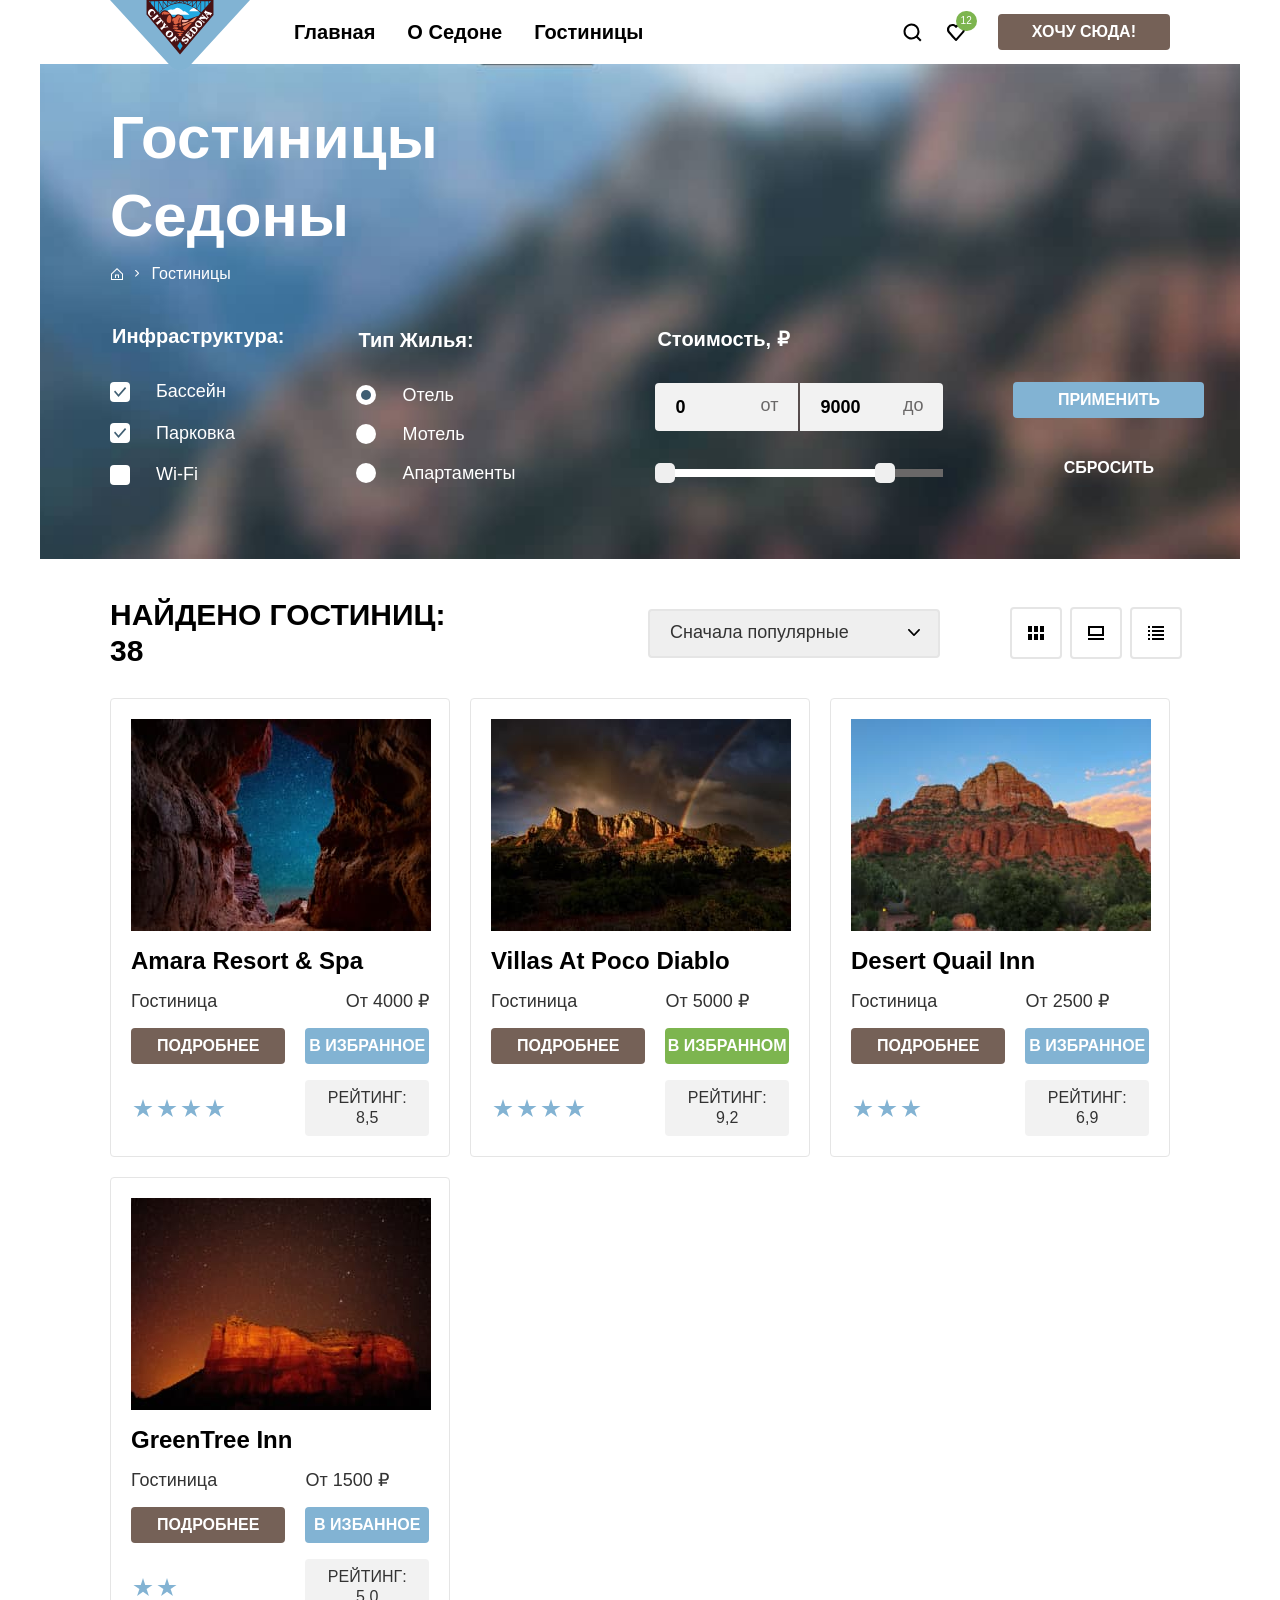
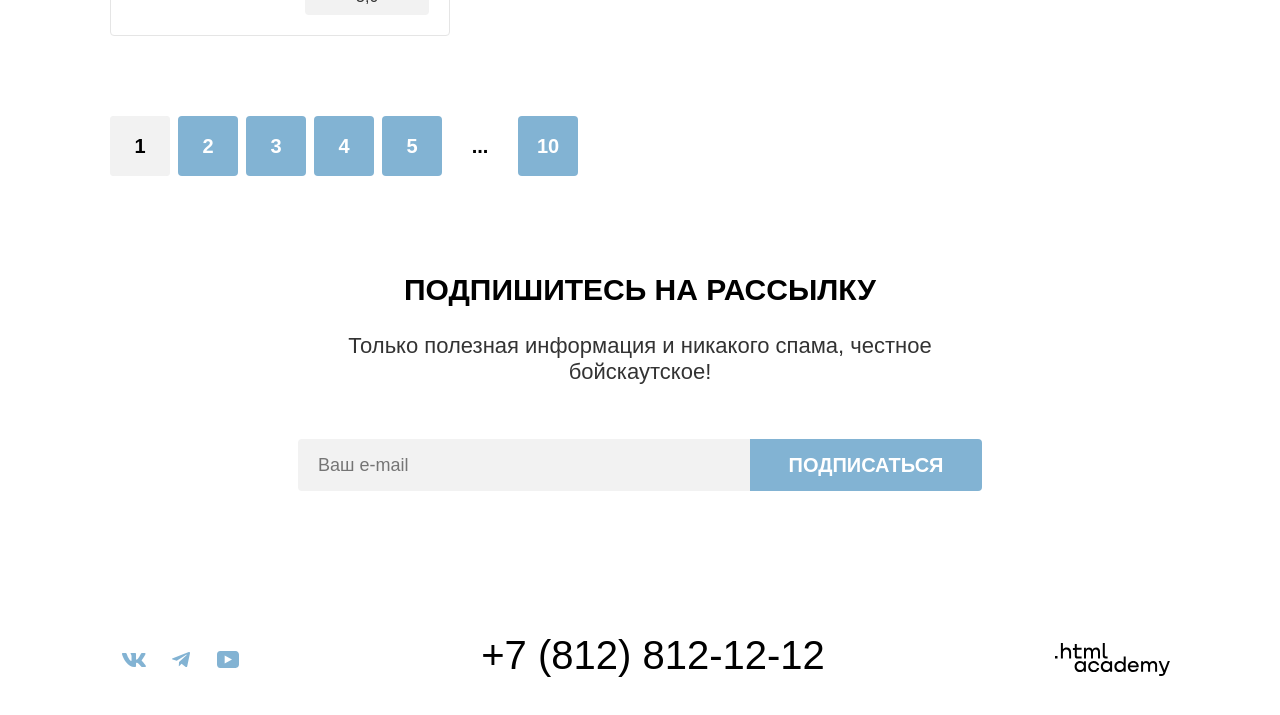
==== catalog.html @ 77f52758 "Merge pull request #1 from Galina094/master" ====
<!doctype html>
<html lang="en">

  <head>
    <meta charset="UTF-8" />
    <meta name="viewport" content="width=device-width, initial-scale=1.0" />
    <link rel="stylesheet" href="styles/styles.css">
    <title>Каталог гостиниц</title>
  </head>

  <body>
    <div class="page-container">
      <header class="page-header">
        <a class="header-logo" href="index.html" aria-current="page">
          <img class="logo" src="images/svg/logo.svg" width="140" height="70" alt="Логотип компании" />
        </a>
        <nav class="navigation">
          <ul class="navigation-list">
            <li class="navigation-item">
              <a class="navigation-link navigation-link-current" href="index.html" aria-current="page">Главная</a>
            </li>
            <li class="navigation-item">
              <a class="navigation-link" href="about-sedona.html">О Седоне</a>
            </li>
            <li class="navigation-item">
              <a class="navigation-link" href="catalog.html">Гостиницы</a>
            </li>
          </ul>
          <ul class="navigation-user">
            <li class="navigation-item">
              <a class="navigation-user-link navigation-user-link-search" href="search.html">
                <span class="visually-hidden">Поиск</span>
              </a>
            </li>
            <li class="navigation-item">
              <a class="navigation-user-link navigation-user-link-favorite-count" href="selected.html">
                <span class="visually-hidden">Отелей в избранном:</span>
                <span class="favorite-count">12</span>
              </a>
            </li>
            <li class="navigation-item-button">
              <a class="button navigation-button-link" href="catalog.html">Хочу сюда!</a>
            </li>
          </ul>
        </nav>
      </header>
      <main class="main-container main-index">
        <header class="inner-header">
          <h1 class="inner-header-title">Гостиницы Седоны</h1>
          <nav aria-label="breadcrumbs">
            <ol class="blreadcrumbs-orderedlist">
              <li class="blreadcrumbs-item blreadcrumbs-item-first">
                <a class="breadcrumb-link" href="index.html"><span class="visually-hidden">Главная</span></a>
              </li>
              <li class="blreadcrumbs-item">
                <a class="breadcrumb-link" href="#" aria-current="page">Гостиницы</a>
              </li>
            </ol>
          </nav>
          <h2 class="visually-hidden">Фильтры по каталогу</h2>
          <form class="catalog-filters" action="https://echo.htmlacademy.ru/" method="get">
            <fieldset class="catalog-filter-group">
              <legend class="catalog-filter-title">Инфраструктура:</legend>
              <ul class="catalog-filter-list">
                <li class="catalog-filter-item">
                  <label class="controll">
                    <input class="controll-input" type="checkbox" name="waterpool" checked />Бассейн
                  </label>
                </li>
                <li class="catalog-filter-item">
                  <label class="controll">
                    <input class="controll-input" type="checkbox" name="parking" checked />Парковка
                  </label>
                </li>
                <li class="catalog-filter-item">
                  <label class="controll">
                    <input class="controll-input" type="checkbox" name="Wi-Fi" />Wi-Fi
                  </label>
                </li>
              </ul>
            </fieldset>
            <fieldset class="catalog-filter-group catalog-filter-group-last">
              <legend class="catalog-filter-title">Тип жилья:</legend>
              <ul class="catalog-filter-list">
                <li class="catalog-filter-item">
                  <label class="controll">
                    <input class="controll-input radio-input" type="radio" name="infrostructure-group" value="hotel"
                      checked />Отель
                  </label>
                </li>
                <li class="catalog-filter-item">
                  <label class="controll">
                    <input class="controll-input radio-input" type="radio" name="infrostructure-group"
                      value="motel" />Мотель
                  </label>
                </li>
                <li class="catalog-filter-item">
                  <label class="controll">
                    <input class="controll-input radio-input" type="radio" name="infrostructure-group"
                      value="apartaments" />Апартаменты
                  </label>
                </li>
              </ul>
            </fieldset>
            <fieldset class="catalog-filter-group filter-price">
              <legend class="catalog-filter-title">Стоимость, &#8381;</legend>
              <div class="filter-price-wrapper">

                <div class="filter-price-wrapper-left">
                  <label for="start-price" class="visually-hidden">Минимальная цена</label>
                  <input class="input-price input-price-left" type="number" id="start-price" name="filter-price" placeholder="от"
                    value="0" />
                  <sapn class="input-suffix">от</sapn>
                </div>

                <div class="filter-price-wrapper-right">
                  <label for="end-price" class="visually-hidden">Максимальная цена</label>
                  <input class="input-price input-price-right" type="number" id="end-price" name="filter-price" value="9000" />
                  <sapn class="input-suffix">до</sapn>
                </div>

                <div class="range-scale">
                  <div class="range-bar" style="left: 0; width: 226px">
                    <button type="button" class="range-toggle toggle-min">
                      <span class="visually-hidden">Изменить минимальную цену</span>
                    </button>
                    <button type="button" class="range-toggle toggle-max">
                      <span class="visually-hidden">Изменить максимальную цену</span>
                    </button>
                  </div>
                </div>

              </div>
            </fieldset>
            <div class="wrapper-inner-header-button">
              <button class="inner-header-button submit-button" type="submit">Применить</button>
              <button class="inner-header-button reset-button " type="reset">Сбросить</button>
            </div>
          </form>
        </header>
        <section class="hotels-showing">
          <h2 class="select-title">Найдено гостиниц: <span class=" hotels-count"> 38 </span></h2>
          <div class="select-wrapper">
            <select class="select-control" aria-label="Сортировка">
              <option value="popular">Сначала популярные</option>
              <option value="chep">Сначала дешевые</option>
              <option value="expensive">Сначала дорогие</option>
            </select>
          </div>
          <ul class="sort-button-list">
            <li class="sort-button-item">
              <a class="sort-button sort-button-cards" href="catalog.html?view=tile">
                <span class="visually-hidden">Показать карточки</span>
              </a>
            </li>
            <li class="sort-button-item">
              <a class="sort-button sort-button-big-labels" href="catalog.html?view=card">
                <span class="visually-hidden">Показать крупные значки</span>
              </a>
            </li>
            <li class="sort-button-item">
              <a class="sort-button sort-button-item-list" href="catalog.html?view=list">
                <span class="visually-hidden">Показать список</span>
              </a>
            </li>
          </ul>
        </section>
        <ul class="hotels-list">
          <li class="hotel-card">
            <a class="hotel-card-link" href="#">
              <img class="hotel-card-image" src="images/hotels/hotel-1.jpg" width="300" height="212"
                alt="Ущелье с видом на звезды">
              <h3 class="hotel-card-title">Amara Resort & Spa</h3>
            </a>
            <span class="hotel-card-type">Гостиница</span>
            <span class="hotel-card-type hotel-card-price">От 4000 &#x20bd;</span>
            <a class="hotel-card-information" href="#">Подробнее</a>
            <button class="hotel-card-information hotel-link-box-blue" type="button">В избранное</button>
            <div class="hotel-stars" data-stars="4" role="img" aria-label="Отель 4 звезды">
              <span class="visually-hidden">4 звезды</span>
            </div>
            <a class="hotel-card-information hotel-link-box-grey" href="#">РЕЙТИНГ: 8,5</a>
          </li>
          <li class="hotel-card">
            <a class="hotel-card-link" href="#">
              <img class="hotel-card-image" src="images/hotels/hotel-2.jpg" width="300" height="212"
                alt="Горный пейзаж с радугой на фоне дождевых туч">
              <h3 class="hotel-card-title">Villas at Poco Diablo</h3>
            </a>
            <span class="hotel-card-type advantages-description">Гостиница</span>
            <span class="hotel-card-type advantages-description">От 5000 &#x20bd;</span>
            <a class="hotel-card-information" href="#">Подробнее</a>
            <button class="hotel-card-information hotel-link-box-green" type="button">В избранном</button>
            <div class="hotel-stars" data-stars="4" role="img" aria-label="Отель 4 звезды">
              <span class="visually-hidden">4 звезды</span>
            </div>
            <a class="hotel-card-information hotel-link-box-grey" href="#">РЕЙТИНГ: 9,2</a>
          </li>
          <li class="hotel-card">
            <a class="hotel-card-link" href="#">
              <img class="hotel-card-image" src="images/hotels/hotel-3.jpg" width="300" height="212"
                alt="Горный пейзаж днем">
              <h3 class="hotel-card-title">Desert Quail Inn</h3>
            </a>
            <span class="hotel-card-type advantages-description">Гостиница</span>
            <span class="hotel-card-type advantages-description">От 2500 &#x20bd;</span>
            <a class="hotel-card-information" href="#">Подробнее</a>
            <button class="hotel-card-information hotel-link-box-blue" type="button">В избранное</button>
            <div class="hotel-stars" data-stars="3" role="img" aria-label="Отель 3 звезды">
              <span class="visually-hidden">3 звезды</span>
            </div>
            <a class="hotel-card-information hotel-link-box-grey" href="#">РЕЙТИНГ: 6,9</a>
          </li>
          <li class="hotel-card">
            <a class="hotel-card-link" href="#">
              <img class="hotel-card-image" src="images/hotels/hotel-4.jpg" width="300" height="212"
                alt="Горы на фоне звездного ночного неба">
              <h3 class="hotel-card-title">GreenTree Inn</h3>
            </a>
            <span class="hotel-card-type advantages-description">Гостиница</span>
            <span class="hotel-card-type advantages-description">От 1500 &#x20bd;</span>
            <a class="hotel-card-information" href="#">Подробнее</a>
            <button class="hotel-card-information hotel-link-box-blue" type="button">В избанное</button>
            <div class="hotel-stars" data-stars="2" role="img" aria-label="Отель 2 звезды">
              <span class="visually-hidden">2 звезды</span>
            </div>
            <a class="hotel-card-information hotel-link-box-grey" href="#">РЕЙТИНГ: 5,0</a>
          </li>
        </ul>
        <ul class="pagination-list">
          <li class="pagination-item pagination-current">
            <a class="pagination-link pagination-current" aria-current="page">1</a>
          </li>
          <li class="pagination-item">
            <a class="pagination-link" href="#">2</a>
          </li>
          <li class="pagination-item">
            <a class="pagination-link" href="#">3</a>
          </li>
          <li class="pagination-item">
            <a class="pagination-link" href="#">4</a>
          </li>
          <li class="pagination-item">
            <a class="pagination-link" href="#">5</a>
          </li>
          <li class="pagination-item">
            <span class="pagination-link">...</span>
          </li>
          <li class="pagination-item">
            <a class="pagination-link" href="#">10</a>
          </li>
        </ul>
        <section class="subscription subscription-inner">
          <h2 class="lead">Подпишитесь на рассылку</h2>
          <p class="excerpt">
            Только полезная информация и никакого спама, честное бойскаутское!
          </p>
          <form class="subscription-form" action="https://echo.htmlacademy.ru/" method="post">
            <label for="email" class="visually-hidden">Введите ваш e-mail</label>
            <input class="subscription-placeholder" type="email" id="email" name="email" placeholder="Ваш e-mail"
              required />
            <button class="button-subscription title-button" type="submit">Подписаться</button>
          </form>
        </section>
      </main>
      <footer class="page-footer">
        <section class="footer-social">
          <h2 class="visually-hidden">Социальные сети</h2>
          <ul class="social-list">
            <li class="social-item">
              <a class="social-link social-link-vk" href="https://vk.com/htmlacademy">
                <span class="visually-hidden">Вконтакте</span>
              </a>
            </li>
            <li class="social-item">
              <a class="social-link social-link-telegram" href="https://t.me/htmlacademy">
                <span class="visually-hidden">Телеграм</span>
              </a>
            </li>
            <li class="social-item">
              <a class="social-link social-link-youtube" href="https://www.youtube.com/user/htmlacademyru">
                <span class="visually-hidden">Ютуб</span>
              </a>
            </li>
          </ul>
        </section>
        <a class="contacts-phone" href="tel:78128121212">
          <span class="visually-hidden">Номер телефона тур оператора в городке Седона</span>
          +7 (812) 812-12-12
        </a>
        <a class="htmlacademy-link" href="https://htmlacademy.ru/intensive/htmlcss">
          <span class="visually-hidden">Логотип разработчика сайта</span>
        </a>
      </footer>
    </div>
  </body>

</html>
---- styles/styles.css ----
@font-face {
  font-family: "PT Sans";
  font-style: normal;
  font-weight: 400;
  src: url("../fonts/ptsans-400.woff2") format("woff2");
  font-display: swap;
}

@font-face {
  font-family: "PT Sans";
  font-style: normal;
  font-weight: 700;
  src: url("../fonts/ptsans-700.woff2") format("woff2");
  font-display: swap;
}

:root {
  --texts-second: #333333;
  --texts-error: #ff5757;
  --texts-hover: #756157;
  --texts-active: rgba(117, 97, 87, 0.3);
  --texts-texts-basic: #000000;
  --texts-background-deafault: #ffffff;
  --texts-background-small: rgba(255, 255, 255, 0.3);
  --texts-background-hover: rgba(255, 255, 255, 0.6);
  --texts-background-active: rgba(255, 255, 255, 0.3);
  --buttons-basic: #756157;
  --buttons-second: #82b3d3;
  --buttons-select: #7db54f;
  --buttons-disabled: #e5e5e5;
  --buttons-brown-hover: #615048;
  --buttons-blue-hover: #68a2ca;
  --buttons-green-hover: #6c9e42;
  --background-basic-1: #ffffff;
  --background-basic-2: rgba(0, 0, 0, 0.3);
  --background-basic-3: #82b3d3;
  --background-basic-4: #05291c;
  --background-second-1: rgba(131, 179, 211, 0.12);
  --background-second-2: rgba(131, 179, 211, 0.2);
  --icons-basic: #000000;
  --icons-second: #83b3d3;
  --icons-text: #7db54f;
  --icons-hover: #756157;
  --icons-active: rgba(117, 97, 87, 0.3);
  --icons-second-hover: #68a2ca;
  --icons-second-active: rgba(104, 162, 202, 0.3);
  --forms-inputs: #3f5e72;
  --forms-elements-1: #e5e5e5;
  --forms-elements-2: #f2f2f2;
}

html {
  height: 100%;
}

body {
  margin: 0;
  height: 100%;
  font-family: "PT Sans", sans-serif;
  font-size: 18px;
  line-height: 20px;
  font-weight: 400;
  color: var(--texts-texts-basic);
  background-color: var(--background-basic-1);
}

.page-container {
  margin: 0 auto;
  width: 1200px;
  display: flex;
  flex-direction: column;
  height: 100%;
}

.main-container {
  flex-grow: 1;
}

.visually-hidden {
  position: absolute;
  width: 1px;
  height: 1px;
  margin: -1px;
  padding: 0;
  border: 0;
  clip: rect(0 0 0 0);
  overflow: hidden;
}

.page-header {
  display: flex;
  padding: 0 70px;
}

.header-logo {
  max-width: 140px;
  height: 70px;
  position: relative;
  margin-bottom: -6px;
  margin-right: 28px;
}

.logo {
  display: block;
  transition: transform 0.2s ease;
}

.header-logo:hover .logo,
.header-logo:focus-visible .logo {
  transform: scale(1.1);
}

.header-logo:focus-visible {
  outline: none;
}

.button {
  background-color: var(--texts-hover);
  color: var(--texts-background-deafault);
  border: none;
  border-radius: 4px;
  min-width: 376px;
  min-height: 52px;
  font-family: var(--font-family);
  font-weight: 700;
  font-size: 20px;
  line-height: 36px;
  text-transform: uppercase;
  overflow-wrap: break-word;
  transition: transform 0.2s ease,
    background 0.2s ease,
    opacity 0.2s ease;
}

.navigation {
  display: flex;
  font-weight: 700;
  width: 100%;
}

.navigation-list {
  margin: 0;
  padding: 0;
  width: 460px;
  display: flex;
  flex-wrap: wrap;
  align-items: center;
  font-size: 20px;
  line-height: 22px;
  text-transform: capitalize;
  list-style-type: none;
}

.navigation-user {
  margin: 0;
  padding: 0;
  width: 460px;
  display: flex;
  flex-wrap: wrap;
  align-items: center;
  max-width: 310px;
  margin-left: auto;
  justify-content: flex-end;
  list-style-type: none;
}

.navigation-link {
  color: var(--texts-texts-basic);
  text-decoration: none;
  padding: 20px 16px;
  display: block;
  box-sizing: border-box;
  position: relative;
}

.navigation-link::after {
  content: "";
  position: absolute;
  bottom: 1px;
  left: 0;
  background-color: #756257;
  width: 100%;
  height: 2px;
  transform: scaleX(0);
  transform-origin: center;
  transition: transform 0.2s ease;
}

.navigation-link:focus-visible {
  outline: none;
}

.navigation-link:hover::after,
.navigation-link:focus-visible::after {
  transform: scaleX(1);
}

.navigation-user-link {
  box-sizing: border-box;
  min-width: 44px;
  min-height: 64px;
  text-decoration: none;
  padding: 20px 16px;
  display: block;
  position: relative;
  transition: transform 0.2s ease;
}

.navigation-user-link-search {
  background-image: url(../images/svg/search.svg);
  background-repeat: no-repeat;
}

.navigation-user-link-favorite-count {
  background-image: url(../images/svg/heart.svg);
  background-repeat: no-repeat;
  background-position: center;
  position: relative;
  margin-right: 20px;
}

.navigation-user-link:hover,
.navigation-user-link:focus-visible {
  transform: scale(1.2);
  outline: none;
}

.button.navigation-button-link {
  text-decoration: none;
  display: block;
  padding: 8px 34px;
  min-width: 160px;
  max-width: 200px;
  min-height: 36px;
  box-sizing: border-box;
  font-weight: 700;
  font-size: 16px;
  line-height: 20px;
  text-transform: uppercase;
  color: var(--texts-background-deafault);
}

.button:hover:not(:disabled),
.button:focus-visible {
  background: var(--buttons-brown-hover);
  transform: scale(1.1);
  outline: none;
}

.button:active:not(:disabled) {
  background: var(--texts-hover);
  color: var(--texts-background-small);
}

.button:disabled {
  background: var(--buttons-disabled);
}

.favorite-count {
  font-weight: 400;
  font-size: 10px;
  line-height: 10px;
  text-align: center;
  color: var(--texts-background-deafault);
  background: var(--buttons-select);
  border-radius: 100vw;
  min-width: 20px;
  min-height: 20px;
  display: block;
  position: absolute;
  top: 11px;
  right: 1px;
  padding: 5px;
  box-sizing: border-box;
}

.hero {
  display: flex;
  align-items: center;
  justify-content: center;
  flex-wrap: wrap;
  background-image: url("../images/svg/hero-devider.svg"), url("../images/background/hero-background.jpg");
  min-width: 1200px;
  min-height: 485px;
  background-repeat: no-repeat;
  background-size: 100% auto, cover;
  background-position: center bottom;
  background-color: var(--background-basic-4);
}

.hero-image {
  padding-top: 51px;
  padding-bottom: 82px;
}

.main-lead {
  text-align: center;
  padding: 69px 270px;
}

.main-lead-interes {
  padding: 95px 300px;
}

.lead {
  font-weight: 700;
  font-size: 30px;
  line-height: 36px;
  text-transform: uppercase;
  margin: 0;
  min-width: 620px;
  margin-bottom: 25px;
}

.lead-interes {
  margin-bottom: 20px;
}

.excerpt {
  margin: 0;
  font-weight: 400;
  font-size: 22px;
  line-height: 26px;
  color: var(--texts-second);
  margin-bottom: 54px;
}

.excerpt-interes {
  margin-bottom: 54px;
}

.advantages-list {
  list-style-type: none;
  margin: 0;
  padding: 0;
  display: grid;
  grid-template-columns: repeat(3, 1fr);
}

.advantages-title {
  margin: 0;
  margin-bottom: 30px;
  font-weight: 700;
  font-size: 24px;
  line-height: 28px;
  text-transform: uppercase;
}

.advantages-title::after {
  content: "";
  width: 60px;
  border-bottom: 2px solid var(--background-basic-2);
  display: block;
  margin: 30px auto 0;
}

.advantages-title-key::after {
  content: "";
  width: 60px;
  border-bottom: 2px solid var(--texts-background-small);
  display: block;
  margin: 30px auto 0;
}

.advantages-item {
  text-align: center;
  background: var(--background-second-1);
  min-height: 385px;
  display: flex;
  flex-direction: column;
  justify-content: flex-start;
  padding: 112px 85px;
  box-sizing: border-box;
}

.advantages-description {
  margin: 0;
  font-weight: 400;
  font-size: 18px;
  line-height: 21px;
  color: var(--texts-second);
}

.advantages-img {
  display: block;
  width: 66.667%;
  height: auto;
  object-fit: cover;
}

.advantages-item-key {
  color: var(--texts-background-deafault);
  background: var(--buttons-second);
  grid-column: 1 / -1;
  display: flex;
  align-items: stretch;
  flex-direction: row;
  padding: 0;
}

.advantages-item-key-last {
  flex-direction: row-reverse;
}

.advantages-item-key-text {
  width: 33.333%;
  flex-shrink: 0;
  padding: 102px 85px;
  box-sizing: border-box;
}

.advantages-description-key {
  color: var(--texts-background-deafault);
}

.advantages-item-middle-block {
  background: var(--background-second-2);
}

.services-list {
  margin: 0;
  padding: 0;
  list-style-type: none;
  display: grid;
  grid-template-columns: repeat(3, 1fr);
}

.services-item {
  padding: 81px 85px;
}

.services-item:nth-child(even) {
  background: var(--background-basic-1);
}

.services-title {
  margin: 0;
  margin-bottom: 30px;
  font-weight: 700;
  font-size: 24px;
  line-height: 28px;
  text-transform: uppercase;
}

.services-title::before {
  display: block;
  margin: 0 auto 30px;
  transition: transform 0.2s ease;
}

.services-title-residence::before {
  content: url(../images/svg/service-residence.svg);
}

.services-title-food::before {
  content: url(../images/svg/service-food.svg);
}

.services-title-present::before {
  content: url(../images/svg/service-present.svg);
}

.services-title:hover::before {
  transform: scale(1.2);
}

.services-description {
  width: 230px;
  margin: 0 auto;
}

.subscription {
  display: flex;
  justify-content: center;
  flex-direction: column;
  box-sizing: border-box;
  text-align: center;
  padding: 96px 258px 104px;
  background-image: url("../images/background/background-subscription.jpg");
  background-repeat: no-repeat;
  background-size: cover;
  background-position: center;
  background-color: var(--background-basic-4);
  min-height: 415px;
  color: var(--texts-background-deafault);
}

.subscription-excerpt {
  color: var(--texts-background-deafault);
  margin-bottom: 54px;
}

.subscription-form {
  display: flex;
}

.subscription-form input {
  padding-top: 14px;
  padding-bottom: 14px;
  padding-left: 20px;
}

.button-subscription {
  min-width: 232px;
  padding: 0;
  background: var(--buttons-second);
  border-radius: 0 4px 4px 0;
  border: none;
  color: var(--texts-background-deafault);
  font-family: var(--font-family);
  font-weight: 700;
  font-size: 20px;
  line-height: 36px;
  text-align: center;
  text-transform: uppercase;
  transition: transform 0.2s ease,
    opacity 0.2 ease,
    background 0.2s ease;
}

.button-subscription:hover,
.button-subscription:focus-visible {
  background: var(--buttons-blue-hover);
  outline: none;
}

.button-subscription:active {
  color: var(--texts-background-small);
}

.button-subscription:disabled {
  background: var(--buttons-disabled);
}

.subscription-placeholder {
  width: 452px;
  max-height: 52px;
  padding: 0;
  background: var(--forms-elements-2);
  font-family: inherit;
  font-weight: 400;
  font-size: 18px;
  line-height: 24px;
  color: var(--texts-texts-basic);
  border-radius: 4px 0 0 4px;
  border: none;
  outline: none;
}

.page-footer {
  display: flex;
  flex-wrap: wrap;
  justify-content: space-between;
  padding: 40px 70px 30px 70px;
  align-items: center;
  text-align: center;
}

.social-list {
  list-style-type: none;
  display: flex;
  flex-wrap: wrap;
  max-width: 142px;
  padding: 0;
  margin: 0;
  margin-right: 41px;
}

.social-link {
  display: block;
  min-width: 47px;
  height: 47px;
  mask-repeat: no-repeat;
  mask-position: center;
  background-color: var(--icons-second);
  transition: transform 0.2s ease,
    background 0.8s ease;
}

.social-link-vk {
  mask-image: url("../images/svg/social-vk.svg");
}

.social-link-telegram {
  mask-image: url("../images/svg/social-telegram.svg");
}

.social-link-youtube {
  mask-image: url("../images/svg/social-youtube.svg");
}

.social-link:hover,
.social-link:focus-visible {
  transform: scale(1.2);
  background: var(--buttons-blue-hover);
}

.social-link:active {
  background: var(--icons-second-active);
}

.contacts-phone {
  font-weight: 400;
  font-size: 40px;
  line-height: 40px;
  color: var(--texts-texts-basic);
  width: 720px;
  min-height: 50px;
  text-decoration: none;
  transition: transform 0.2s ease,
    color 0.2s ease;
  outline: none;
}

.contacts-phone:hover,
.contacts-phone:focus-visible {
  transform: scale(1.1);
  color: var(--texts-hover);
}

.contacts-phone:active {
  color: var(--texts-active);
}

.htmlacademy-link {
  mask-image: url("../images/svg/logo-htmlacademy.svg");
  mask-repeat: no-repeat;
  display: block;
  min-width: 115px;
  height: 33px;
  margin-left: 41px;
  background: var(--texts-texts-basic);
  transition: transform 0.2s ease,
    background 0.2s ease;
}

.htmlacademy-link:hover,
.htmlacademy-link:focus-visible {
  background: var(--texts-hover);
  transform: scale(1.2);
}

.htmlacademy-link:active {
  background: var(--texts-active);
}

.inner-header {
  background-color: var(--background-basic-4);
  background-image: url("../images/background/background-inner-header.jpg");
  background-repeat: no-repeat;
  background-size: cover;
  background-position: center;
  min-height: 412px;
  margin-bottom: 50px;
  padding: 35px 70px 70px;
  box-sizing: border-box;
}

.inner-header-title {
  margin: 0;
  margin-bottom: 8px;
  width: 495px;
  font-weight: 700;
  font-size: 60px;
  line-height: 78px;
  color: var(--texts-background-deafault);
}

.blreadcrumbs-orderedlist {
  list-style-type: none;
  margin: 0;
  margin-bottom: 40px;
  padding: 0;
  display: flex;
  flex-wrap: wrap;
}

.blreadcrumbs-item {
  display: inline-flex;
  min-width: 13px;
}

.blreadcrumbs-item-first .breadcrumb-link {
  background-image: url("../images/svg/breadcrumb-home.svg");
  background-repeat: no-repeat;
  background-position: center;
  display: inline-block;
  width: 13px;
  height: 21px;
}

.breadcrumb-link {
  text-decoration: none;
  font-weight: 400;
  font-size: 16px;
  line-height: 21px;
  color: var(--texts-background-deafault);
}

.blreadcrumbs-item + .blreadcrumbs-item::before {
  content: "";
  display: inline-block;
  width: 6.5px;
  flex-shrink: 0;
  mask-image: url("../images/svg/arrow.svg");
  mask-repeat: no-repeat;
  mask-position: center;
  mask-size: contain;
  background-color: white;
  transform: rotate(-90deg);
  margin-right: 11px;
  margin-left: 11px;
}

.breadcrumb-link:focus-visible {
  outline: 2px solid currentColor;
  outline-offset: 4px;
}

.catalog-filters {
  display: flex;
  align-items: center;
}

.catalog-filter-list {
  list-style-type: none;
  margin: 0;
  padding: 0;
}

.catalog-filter-title {
  font-weight: 700;
  font-size: 20px;
  line-height: 24px;
  text-transform: capitalize;
  color: var(--texts-background-deafault);
  margin-bottom: 32px;
}

.catalog-filter-item {
  margin-bottom: 16px;
}

.catalog-filter-item:last-child {
  margin-bottom: 0;
}

.catalog-filter-group {
  border: none;
  margin: 0;
  padding: 0;
  margin-right: 70px;
}

.catalog-filter-group-last {
  margin-right: 140px;
}

.filter-price {
  margin-right: 70px;
  min-width: 288px;
}

.wrapper-inner-header-button {
  padding-top: 56px;
}

.inner-header-button {
  display: block;
  font-weight: 700;
  font-size: 16px;
  line-height: 20px;
  text-transform: uppercase;
  color: var(--texts-background-deafault);
  border-radius: 4px;
  width: 191px;
  height: 36px;
  font-family: inherit;
  background: var(--buttons-second);
  border: none;
  transition: transform 0.2s ease,
    opacity 0.2s ease;
}

.reset-button {
  background-color: transparent;
}

.inner-header-button:hover,
.inner-header-button:focus-visible {
  background: var(--buttons-blue-hover);
  transform: scale(1.1);
  outline: none;
}

.reset-button:hover {
  background-color: transparent;
  opacity: 0.6;
}

.reset-button:focus-visible {
  background-color: transparent;
  border: 3px solid var(--icons-second);
  border-radius: 4px;
}

.inner-header-button:active {
  color: var(--texts-background-small);
}

.inner-header-button:disabled {
  background: var(--buttons-disabled);
  cursor: not-allowed;
}

.submit-button {
  margin-bottom: 32px;
}

.hotels-showing {
  display: flex;
  align-items: center;
  height: 49px;
  padding: 0 70px;
  margin-bottom: 40px;
}

.controll {
  font-weight: 400;
  font-size: 18px;
  line-height: 23px;
  color: var(--texts-background-deafault);
  display: inline-flex;
  align-items: center;
  gap: 10px;
  cursor: pointer;
}

.controll-input {
  appearance: none;
  position: relative;
  width: 20px;
  height: 20px;
  margin: 0;
  flex-shrink: 0;
  border-radius: 4px;
  background-color: var(--texts-background-deafault);
  margin-right: 16px;
  cursor: pointer;
  transition: background-color 0.2s ease;
}

.radio-input {
  appearance: none;
  display: grid;
  place-items: center;
  border-radius: 50%;
  cursor: pointer;
}

.controll-input::after {
  content: "";
  position: absolute;
  inset: 0;
  background-color: var(--forms-inputs);
  mask: url("../images/svg/check.svg") no-repeat center;
  opacity: 0;
  transition: opacity 0.2s ease;
}

.radio-input::after {
  content: "";
  position: static;
  inset: auto;
  width: 10px;
  height: 10px;
  mask: none;
  border-radius: 50%;
  background-color: var(--forms-inputs);
  transform: scale(0);
  transition: transform 0.2s ease;
}

.controll-input:checked::after {
  opacity: 1;
}

.radio-input:checked::after {
  transform: scale(1);
}

.controll-input:hover,
.controll:hover {
  opacity: 0.6;
}

.controll:focus-visible,
.controll-input:focus-visible {
  outline: 3px solid var(--icons-second);
  outline-offset: 0;
}

.controll:active,
.controll-input:active {
  opacity: 0.3;
}

.filter-price-wrapper {
  position: relative;
  display: flex;
  flex-wrap: wrap;
  gap: 2px;
}

.filter-price-wrapper-right {
  position: relative;
  margin-bottom: 36px;
}

.filter-price-wrapper-left {
  position: relative;
  margin-bottom: 36px;
}

.input-price {
  box-sizing: border-box;
  max-width: 143px;
  height: 48px;
  font-family: var(--font-family);
  font-weight: 700;
  font-size: 18px;
  line-height: 133%;
  color: var(--texts-texts-basic);
  padding-left: 20px;
  padding-top: 12px;
  padding-bottom: 12px;
  border: none;
  background: var(--forms-elements-2);
}

.input-price-left {
  border-radius: 4px 0 0 4px;
}

.input-price-right {
  border-radius: 0 4px 4px 0;
}

.input-price:focus-visible {
  outline: 3px solid var(--icons-second);
  outline-offset: 0;
}

.input-suffix {
  position: absolute;
  right: 20px;
  bottom: 12px;
  top: 12px;
  color: #6a6868;
}

.range-scale {
  position: relative;
  border: 4px solid #6a6868;
  margin-bottom: 8px;
  width: 287px;
  height: 0;
}

.range-bar {
  position: absolute;
  border: 4px solid var(--texts-background-deafault);
  height: 0;
  bottom: -4px;
}

.range-toggle {
  position: absolute;
  border-radius: 5px;
  width: 20px;
  height: 20px;
  cursor: pointer;
  border: none;
}

.toggle-min {
  top: -10px;
  left: -8px;
}

.toggle-max {
  top: -10px;
  right: -6px;
}

.range-toggle:hover {
  background-color: #dbb590;
}

.range-toggle:active,
.range-toggle:focus-visible {
  outline: 3px solid var(--icons-second);
  outline-offset: 0;
}

.select-wrapper {
  position: relative;
}

.select-control {
  border: 2px solid var(--buttons-disabled);
  border-radius: 4px;
  min-width: 292px;
  height: 49px;
  font-family: var(--font-family);
  font-weight: 400;
  font-size: 18px;
  line-height: 117%;
  color: var(--texts-second);
  margin-right: 70px;
  padding: 11px 20px;
  appearance: none;
  outline: none;
  cursor: pointer;
  transition: border 0.3s ease,
    color 0.2s ease;
}

.select-wrapper::after {
  content: "";
  position: absolute;
  right: 90px;
  top: 50%;
  width: 12px;
  height: 12px;
  mask-image: url("../images/svg/arrow.svg");
  mask-repeat: no-repeat;
  mask-position: center;
  background: var(--texts-texts-basic);
  transform: translateY(-50%);
  pointer-events: none;
}

.select-control:hover,
.select-control:focus-visible {
  border: 2px solid var(--buttons-blue-hover);
  outline: none;
}

.select-control:disabled {
  border: 2px solid var(--background-basic-2);
  color: var(--background-basic-2);
  background: var(--background-basic-2);
}

.select-title {
  font-weight: 700;
  font-size: 30px;
  line-height: 36px;
  text-transform: uppercase;
  margin: 0;
  min-width: 338px;
  margin-right: 200px;
}

.sort-button-list {
  list-style-type: none;
  display: flex;
  gap: 8px;
  padding: 0;
  margin: 0;
}

.sort-button-item {
  width: 48px;
  height: 48px;
  border: 2px solid var(--buttons-disabled);
  border-radius: 4px;
  transition: border 0.3s ease;
}

.sort-button {
  padding: 14px 12px;
  box-sizing: border-box;
  width: 48px;
  height: 48px;
  display: block;
  background-repeat: no-repeat;
  background-position: center;
}

.sort-button-cards {
  background-image: url(../images/svg/icons-cards.svg);
}

.sort-button-big-labels {
  background-image: url(../images/svg/icons-large.svg);
}

.sort-button-item-list {
  background-image: url(../images/svg/icons-list.svg);
}

.sort-button-item:hover,
.sort-button-item:active {
  border: 2px solid var(--texts-texts-basic)
}

.sort-button-item:focus-visible {
  border: 2px solid var(--buttons-blue-hover);
  outline: none;
}

.hotels-list {
  margin: 0;
  margin-bottom: 80px;
  list-style-type: none;
  padding: 0 70px;
  display: grid;
  grid-template-columns: repeat(3, 340px);
  gap: 20px;
}

.hotel-card {
  border: 1px solid var(--buttons-disabled);
  border-radius: 4px;
  display: grid;
  grid-template-columns: repeat(2, 1fr);
  grid-template-rows: auto 1fr;
  row-gap: 16px;
  column-gap: 20px;
  padding: 20px;
}

.hotel-card-link {
  display: block;
  text-decoration: none;
  grid-column: 1/-1;
}

.hotel-card-link:focus-visible {
  outline: none;
}

.hotel-card-image {
  display: block;
  margin-bottom: 16px;
  object-fit: cover;
  object-position: center;
  transition: transform 0.2s ease;
}

.hotel-card-image:hover {
  transform: scale(1.1);
}

.hotel-card-title {
  font-weight: 700;
  font-size: 24px;
  line-height: 28px;
  color: var(--texts-texts-basic);
  text-transform: capitalize;
  margin: 0;
}

.hotel-card-type {
  color: var(--texts-second);
}

.hotel-card-price {
  margin-left: auto;
}

.hotel-card-information {
  background-color: var(--texts-hover);
  border-radius: 4px;
  border-color: transparent;
  text-decoration: none;
  padding: 8px 26px;
  font-family: var(--font-family);
  font-weight: 700;
  font-size: 16px;
  line-height: 20px;
  text-align: center;
  text-transform: uppercase;
  color: var(--texts-background-deafault);
  overflow-wrap: break-word;
  transition: transform 0.2s ease,
    color 0.2s ease;
}

.hotel-card-type + .hotel-card-information:hover,
.hotel-card-type + .hotel-card-information:focus-visible {
  transform: scale(1.1);
  background: var(--buttons-brown-hover);
  outline: none;
}

.hotel-card-type + .hotel-card-information:active {
  color: var(--texts-background-small);
}

.hotel-card-type + .hotel-card-information:disabled {
  background: var(--buttons-disabled);
}

.hotel-link-box-blue {
  background: var(--buttons-second);
  padding: 0;
  transition: transform 0.2s ease;
}

.hotel-link-box-blue:hover,
.hotel-link-box-blue:focus-visible {
  background: var(--buttons-blue-hover);
  transform: scale(1.1);
  outline: none;
}

.hotel-link-box-blue:active {
  color: var(--texts-background-small);
}

.hotel-link-box-blue:disabled {
  background: var(--buttons-disabled);
}

.hotel-link-box-green {
  background: var(--buttons-select);
  padding: 0;
  transition: transform 0.2s ease;
}

.hotel-link-box-green:hover,
.hotel-link-box-green:focus-visible {
  background: var(--buttons-green-hover);
  transform: scale(1.1);
  outline: none;
}

.hotel-link-box-green:active {
  color: var(--texts-background-small);
}

.hotel-link-box-green:disabled {
  background: var(--buttons-disabled);
}

.hotel-link-box-grey {
  background: var(--forms-elements-2);
  padding: 8px 21px;
  font-weight: 400;
  color: var(--texts-second);
  transition: transform 0.2s ease;
}

.hotel-link-box-grey:hover,
.hotel-link-box-grey:focus-visible {
  transform: scale(1.1);
  outline: none;
}

.hotel-stars {
  --star-size: 18px;
  --star-step: 24px;
  height: var(--star-size);
  mask-image: url("../images/svg/raiting-star.svg");
  mask-repeat: repeat-x;
  mask-size: var(--star-step) var(--star-size);
  background-color: var(--icons-second);
  margin: auto 0;
  transition: background-color 0.2s ease,
    transform 0.2s ease;
}

.hotel-stars[data-stars="1"] {
  width: 18px;
}

.hotel-stars[data-stars="2"] {
  width: 46px;
}

.hotel-stars[data-stars="3"] {
  width: 72px;
}

.hotel-stars[data-stars="4"] {
  width: 96px;
}

.hotel-stars[data-stars="5"] {
  width: 118px;
}

.hotel-stars:hover {
  background-color: #ece80c;
  transform: scale(1.1);
}

.subscription-inner {
  background: var(--texts-background-deafault);
  color: var(--texts-texts-basic);
}

.pagination-list {
  list-style-type: none;
  margin: 0 70px;
  padding: 0;
  display: flex;
  gap: 8px;
}

.pagination-link {
  font-family: var(--font-family);
  font-weight: 700;
  font-size: 20px;
  line-height: 36px;
  text-transform: uppercase;
  color: var(--texts-background-deafault);
  text-decoration: none;
  padding: 12px 10px;
  box-sizing: border-box;
  border-radius: 4px;
  min-width: 60px;
  height: 60px;
  background: var(--buttons-second);
  display: flex;
  align-items: center;
  justify-content: center;
  transition: background 0.2s ease;
}

.pagination-item:not(:first-child) .pagination-link:hover,
.pagination-item:not(:first-child) .pagination-link:focus-visible {
  background: var(--buttons-blue-hover);
  outline: none;
}

.pagination-item:not(:first-child) .pagination-link:active {
  color: var(--texts-background-small);
}

.pagination-item:nth-last-child(2) .pagination-link {
  background: var(--background-basic-1);
  color: var(--texts-texts-basic);
}

.pagination-current {
  background: var(--forms-elements-2);
  color: var(--texts-texts-basic);
  border-radius: 4px;
}

.popover {
  width: 717px;
  height: 576;
}

.modal-container {
  position: fixed;
  top: 0;
  left: 0;
  display: flex;
  width: 100%;
  height: 100%;
  background: rgba(242, 242, 242, 0.8);
}

.modal-container-close{
  display: none;
}

.modal {
  position: relative;
  margin: auto;
  border-radius: 30px;
  padding: 64px 70px;
  width: 717px;
  height: 576px;
  box-shadow: 0 25px 50px 0 rgba(0, 0, 0, 0.15);
  background: var(--texts-background-deafault);
  box-sizing: border-box;
}

.modal-close-button {
  position: absolute;
  padding: 0;
  right: 52px;
  top: 64px;
  width: 52px;
  height: 52px;
  border-radius: 100%;
  border: none;
  fill: var(--forms-elements-2);
  background-image: url("../images/svg/close.svg");
  background-repeat: no-repeat;
  background-position: center;
}

.modal-title {
  font-family: var(--font-family);
  font-weight: 700;
  font-size: 30px;
  line-height: 120%;
  text-transform: uppercase;
  color: var(--texts-texts-basic);
  margin: 0;
  margin-bottom: 64px;
}

.modal::backdrop {
  background-color: rgba(242, 242, 242, 0.8);
}

.modal-header {
  display: flex;
  justify-content: space-between;
  align-items: flex-start;
  gap: 15px;
  margin-bottom: 35px;
}

.modal-close {
  display: flex;
  align-items: center;
  justify-content: center;
  flex-shrink: 0;
  width: 36px;
  height: 36px;
  margin-top: -5px;
  padding: 0;
  border: 0;
  border-radius: 50%;
  background-color: #f2f2f2;
  font-size: 25px;
  line-height: 1;
}

.modal-close:hover {
  background-color: #e6e6e6;
}

.modal-close:focus-visible {
  outline: 3px solid #83b3d3;
}

.search-form {
  display: flex;
  flex-direction: column;
  gap: 20px;
}

.form-row {
  display: grid;
  grid-template-columns: 137px minmax(0, 1fr);
  column-gap: 0;
  align-items: start;
}

.form-label {
  font-family: var(--font-family);
  padding: 12px 18px 12px 0;
  font-weight: 700;
  font-size: 20px;
  line-height: 22px;
  text-transform: capitalize;
  color: var(--texts-texts-basic);
}

.date-control {
  position: relative;
}

.date-input {
  width: 440px;
  height: 48px;
  box-sizing: border-box;
  padding: 0 40px 0 14px;
  border: 2px solid transparent;
  border-radius: 4px;
  background-color: #f2f2f2;
  font-family: var(--font-family);
  font-weight: 700;
  font-size: 18px;
  line-height: 24px;
  color: var(--texts-texts-basic);
  margin-bottom: 14px;
}

.date-input:hover {
  background-color: #e6e6e6;
}

.date-input:focus-visible {
  outline: 3px solid #83b3d3;
  outline-offset: 1px;
  background-color: #ffffff;
}

.calendar-icon {
  position: absolute;
  top: 50%;
  right: 12px;
  transform: translateY(-50%);
  color: #a9a9a9;
  pointer-events: none;
}

.form-message {
  margin: 0;
  margin-bottom: 23px;
  padding-left: 14px;
  font-family: var(--font-family);
  font-weight: 400;
  font-size: 16px;
  line-height: 131%;
  color: var(--texts-error);
}

.form-message-error {
  color: #ff5757;
}

.form-message-info {
  color: #333333;
}

.guests {
  display: grid;
  grid-template-columns: 1fr 1fr;
  gap: 30px;
  margin-bottom: 48px;
}

.guests-group {
  display: flex;
  align-items: center;
  justify-content: space-between;
  gap: 8px;
  min-width: 0;
}

.guests-label {
  display: flex;
  align-items: center;
  gap: 6px;
  font-family: var(--font-family);
  font-weight: 700;
  font-size: 20px;
  line-height: 120%;
  text-transform: capitalize;
  color: var(--texts-texts-basic);
}

.counter {
  display: flex;
  align-items: center;
  flex-shrink: 0;
  width: 110px;
  height: 48px;
  border-radius: 4px;
  background-color: #f2f2f2;
  margin-right: 27px;
}

.counter-button {
  width: 42px;
  height: 48px;
  padding: 0;
  border: 0;
  background: transparent;
  color: #b3b3b3;
  font-size: 20px;
}

.counter-button:hover {
  color: #000000;
}

.counter-button:focus-visible {
  outline: 2px solid #83b3d3;
  outline-offset: -2px;
}

.counter-input {
  width: 27px;
  min-width: 0;
  padding: 0;
  border: 0;
  background: transparent;
  appearance: textfield;
  font-family: var(--font-family);
  font-weight: 700;
  font-size: 18px;
  line-height: 20px;
  text-align: center;
  color: var(--texts-texts-basic);
}

.counter-input::-webkit-inner-spin-button,
.counter-input::-webkit-outer-spin-button {
  -webkit-appearance: none;
  margin: 0;
}

.tooltip {
  position: relative;
}

.tooltip-toggle {
  display: flex;
  justify-content: center;
  align-items: center;
  width: 18px;
  height: 18px;
  padding: 0;
  border: 0;
  border-radius: 50%;
  background-color: #83b3d3;
  color: #ffffff;
  font-size: 12px;
  font-weight: 700;
}

.tooltip-toggle:hover,
.tooltip-toggle:focus-visible {
  background-color: #68a2ca;
}

.tooltip-text {
  position: absolute;
  z-index: 2;
  top: calc(100% + 15px);
  left: 50%;
  width: 256px;
  height: 143px;
  padding: 16px 20px;
  border-radius: 10px;
  box-shadow: 0 15px 30px 0 var(--background-basic-2);
  background: var(--texts-second);
  font-family: var(--font-family);
  font-weight: 400;
  font-size: 16px;
  line-height: 125%;
  color: var(--texts-background-deafault);
  transform: translateX(-50%);
  visibility: hidden;
  opacity: 0;
  box-sizing: border-box;
  text-transform: none;
}

.tooltip-text::before {
  content: "";
  position: absolute;
  bottom: 100%;
  left: 50%;
  transform: translateX(-50%);
  border: 8px solid transparent;
  border-bottom-color: #333333;
}

.tooltip:hover .tooltip-text,
.tooltip:focus-within .tooltip-text {
  visibility: visible;
  opacity: 1;
}

.search-button {
  min-width: 100%;
  border-radius: 10px;
  height: 60px;
}

.search-button:hover {
  background-color: #68a2ca;
}

.search-button:focus-visible {
  outline: 3px solid #756257;
  outline-offset: 2px;
}
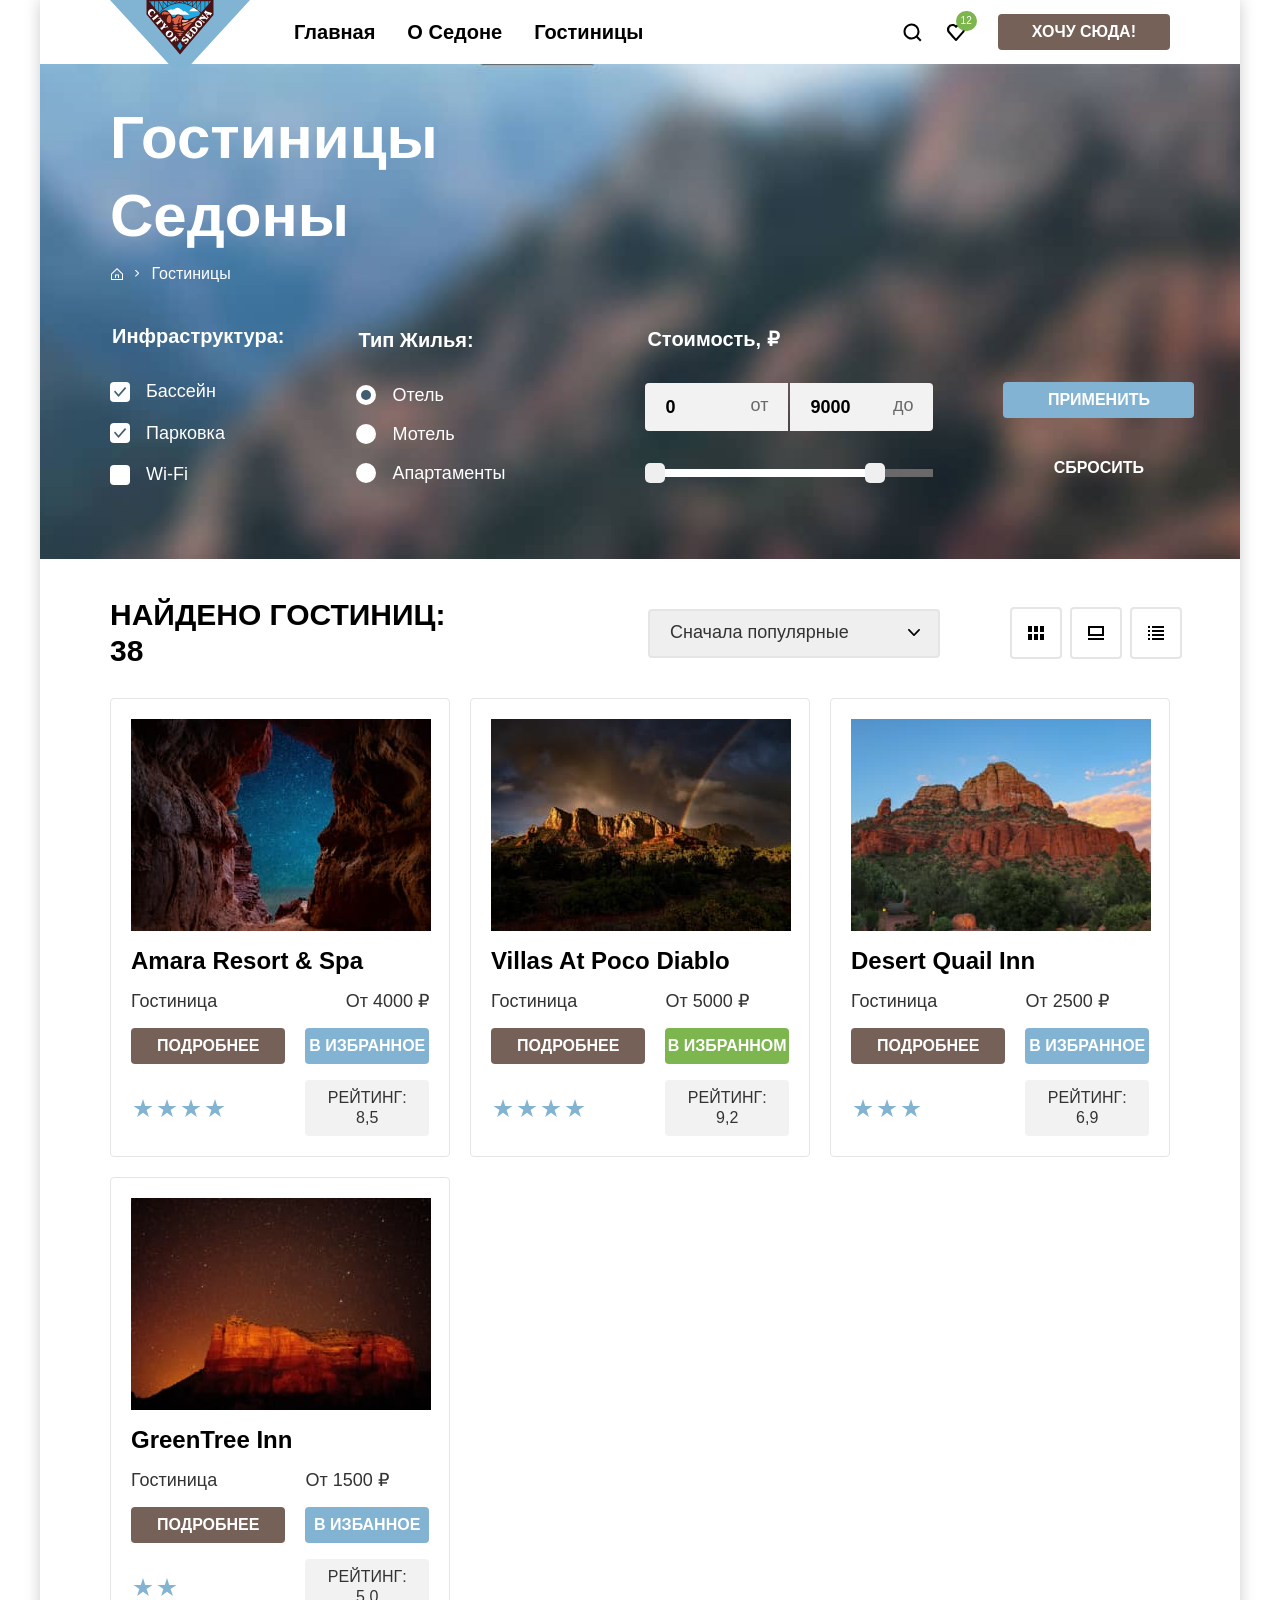
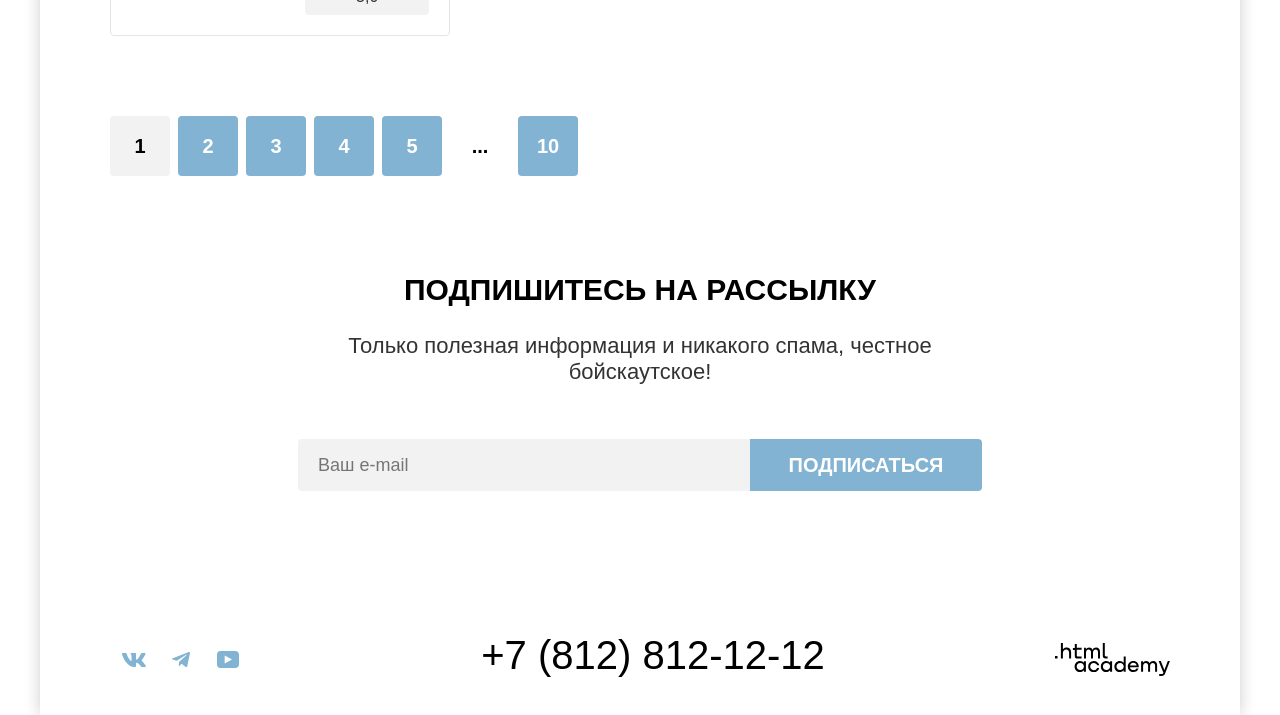
==== commit 44132fe2: "Merge pull request #2 from Galina094/master" ====
--- a/catalog.html
+++ b/catalog.html
@@ -1,9 +1,9 @@
 <!doctype html>
-<html lang="en">
+<html lang="ru">
 
   <head>
     <meta charset="UTF-8" />
-    <meta name="viewport" content="width=device-width, initial-scale=1.0" />
+    <meta name="viewport" content="width=device-width, initial-scale=1.0">
     <link rel="stylesheet" href="styles/styles.css">
     <title>Каталог гостиниц</title>
   </head>
@@ -11,19 +11,19 @@
   <body>
     <div class="page-container">
       <header class="page-header">
-        <a class="header-logo" href="index.html" aria-current="page">
+        <a class="header-logo" href="index.html">
           <img class="logo" src="images/svg/logo.svg" width="140" height="70" alt="Логотип компании" />
         </a>
         <nav class="navigation">
           <ul class="navigation-list">
             <li class="navigation-item">
-              <a class="navigation-link navigation-link-current" href="index.html" aria-current="page">Главная</a>
+              <a class="navigation-link navigation-link-current" href="index.html">Главная</a>
             </li>
             <li class="navigation-item">
               <a class="navigation-link" href="about-sedona.html">О Седоне</a>
             </li>
             <li class="navigation-item">
-              <a class="navigation-link" href="catalog.html">Гостиницы</a>
+              <a class="navigation-link" href="catalog.html" aria-current="page">Гостиницы</a>
             </li>
           </ul>
           <ul class="navigation-user">
@@ -53,7 +53,7 @@
                 <a class="breadcrumb-link" href="index.html"><span class="visually-hidden">Главная</span></a>
               </li>
               <li class="blreadcrumbs-item">
-                <a class="breadcrumb-link" href="#" aria-current="page">Гостиницы</a>
+                <span class="breadcrumb-link" aria-current="page">Гостиницы</span>
               </li>
             </ol>
           </nav>
@@ -108,15 +108,14 @@
 
                 <div class="filter-price-wrapper-left">
                   <label for="start-price" class="visually-hidden">Минимальная цена</label>
-                  <input class="input-price input-price-left" type="number" id="start-price" name="filter-price" placeholder="от"
-                    value="0" />
-                  <sapn class="input-suffix">от</sapn>
+                  <input class="input-price input-price-left" type="number" id="start-price" name="min-price" min="0"  value="0"/>
+                  <span class="input-suffix">от</span>
                 </div>
 
                 <div class="filter-price-wrapper-right">
                   <label for="end-price" class="visually-hidden">Максимальная цена</label>
-                  <input class="input-price input-price-right" type="number" id="end-price" name="filter-price" value="9000" />
-                  <sapn class="input-suffix">до</sapn>
+                  <input class="input-price input-price-right" type="number" id="end-price" name="max-price" min="0" value="9000"/>
+                  <span class="input-suffix">до</span>
                 </div>
 
                 <div class="range-scale">
@@ -176,7 +175,7 @@
             <span class="hotel-card-type hotel-card-price">От 4000 &#x20bd;</span>
             <a class="hotel-card-information" href="#">Подробнее</a>
             <button class="hotel-card-information hotel-link-box-blue" type="button">В избранное</button>
-            <div class="hotel-stars" data-stars="4" role="img" aria-label="Отель 4 звезды">
+            <div class="hotel-stars" data-stars="4" role="img" aria-label="4 звезды">
               <span class="visually-hidden">4 звезды</span>
             </div>
             <a class="hotel-card-information hotel-link-box-grey" href="#">РЕЙТИНГ: 8,5</a>
@@ -191,7 +190,7 @@
             <span class="hotel-card-type advantages-description">От 5000 &#x20bd;</span>
             <a class="hotel-card-information" href="#">Подробнее</a>
             <button class="hotel-card-information hotel-link-box-green" type="button">В избранном</button>
-            <div class="hotel-stars" data-stars="4" role="img" aria-label="Отель 4 звезды">
+            <div class="hotel-stars" data-stars="4" role="img" aria-label="4 звезды">
               <span class="visually-hidden">4 звезды</span>
             </div>
             <a class="hotel-card-information hotel-link-box-grey" href="#">РЕЙТИНГ: 9,2</a>
@@ -206,7 +205,7 @@
             <span class="hotel-card-type advantages-description">От 2500 &#x20bd;</span>
             <a class="hotel-card-information" href="#">Подробнее</a>
             <button class="hotel-card-information hotel-link-box-blue" type="button">В избранное</button>
-            <div class="hotel-stars" data-stars="3" role="img" aria-label="Отель 3 звезды">
+            <div class="hotel-stars" data-stars="3" role="img" aria-label="3 звезды">
               <span class="visually-hidden">3 звезды</span>
             </div>
             <a class="hotel-card-information hotel-link-box-grey" href="#">РЕЙТИНГ: 6,9</a>
@@ -221,7 +220,7 @@
             <span class="hotel-card-type advantages-description">От 1500 &#x20bd;</span>
             <a class="hotel-card-information" href="#">Подробнее</a>
             <button class="hotel-card-information hotel-link-box-blue" type="button">В избанное</button>
-            <div class="hotel-stars" data-stars="2" role="img" aria-label="Отель 2 звезды">
+            <div class="hotel-stars" data-stars="2" role="img" aria-label="2 звезды">
               <span class="visually-hidden">2 звезды</span>
             </div>
             <a class="hotel-card-information hotel-link-box-grey" href="#">РЕЙТИНГ: 5,0</a>
--- a/styles/styles.css
+++ b/styles/styles.css
@@ -47,6 +47,8 @@
   --forms-inputs: #3f5e72;
   --forms-elements-1: #e5e5e5;
   --forms-elements-2: #f2f2f2;
+  --stars-yellow: #ece80c;
+  --font-family: "PT Sans", Arial, sans-serif;
 }
 
 html {
@@ -67,9 +69,11 @@
 .page-container {
   margin: 0 auto;
   width: 1200px;
+  min-height: 100vh;
   display: flex;
   flex-direction: column;
-  height: 100%;
+  box-shadow: 0 0 15px 0 rgba(0, 0, 0, 0.2);
+  background: var(--texts-background-deafault);
 }
 
 .main-container {
@@ -130,6 +134,7 @@
   transition: transform 0.2s ease,
     background 0.2s ease,
     opacity 0.2s ease;
+  cursor: pointer;
 }
 
 .navigation {
@@ -440,6 +445,7 @@
   font-size: 24px;
   line-height: 28px;
   text-transform: uppercase;
+  cursor: pointer;
 }
 
 .services-title::before {
@@ -514,8 +520,9 @@
   text-align: center;
   text-transform: uppercase;
   transition: transform 0.2s ease,
-    opacity 0.2 ease,
+    opacity 0.2s ease,
     background 0.2s ease;
+  cursor: pointer;
 }
 
 .button-subscription:hover,
@@ -712,6 +719,10 @@
   margin-left: 11px;
 }
 
+.breadcrumb-link:hover{
+  opacity: 0.6;
+}
+
 .breadcrumb-link:focus-visible {
   outline: 2px solid currentColor;
   outline-offset: 4px;
@@ -780,6 +791,7 @@
   border: none;
   transition: transform 0.2s ease,
     opacity 0.2s ease;
+  cursor:pointer;
 }
 
 .reset-button {
@@ -832,7 +844,7 @@
   color: var(--texts-background-deafault);
   display: inline-flex;
   align-items: center;
-  gap: 10px;
+  gap: 16px;
   cursor: pointer;
 }
 
@@ -845,7 +857,6 @@
   flex-shrink: 0;
   border-radius: 4px;
   background-color: var(--texts-background-deafault);
-  margin-right: 16px;
   cursor: pointer;
   transition: background-color 0.2s ease;
 }
@@ -951,6 +962,12 @@
   outline-offset: 0;
 }
 
+.input-price[type="number"]::-webkit-inner-spin-button,
+.input-price[type="number"]::-webkit-outer-spin-button {
+  -webkit-appearance: none;
+  margin: 0;
+}
+
 .input-suffix {
   position: absolute;
   right: 20px;
@@ -994,7 +1011,7 @@
 }
 
 .range-toggle:hover {
-  background-color: #dbb590;
+  background-color: var(--forms-elements-1);
 }
 
 .range-toggle:active,
@@ -1106,7 +1123,7 @@
   border: 2px solid var(--texts-texts-basic)
 }
 
-.sort-button-item:focus-visible {
+.sort-button-item:focus-within {
   border: 2px solid var(--buttons-blue-hover);
   outline: none;
 }
@@ -1271,6 +1288,7 @@
   margin: auto 0;
   transition: background-color 0.2s ease,
     transform 0.2s ease;
+  cursor: pointer;
 }
 
 .hotel-stars[data-stars="1"] {
@@ -1294,7 +1312,7 @@
 }
 
 .hotel-stars:hover {
-  background-color: #ece80c;
+  background-color:  var(--stars-yellow);
   transform: scale(1.1);
 }
 
@@ -1352,11 +1370,6 @@
   border-radius: 4px;
 }
 
-.popover {
-  width: 717px;
-  height: 576;
-}
-
 .modal-container {
   position: fixed;
   top: 0;
@@ -1365,9 +1378,13 @@
   width: 100%;
   height: 100%;
   background: rgba(242, 242, 242, 0.8);
-}
-
-.modal-container-close{
+  z-index: 100;
+  overflow-y: auto;
+  padding: 20px;
+  box-sizing: border-box;
+}
+
+.modal-container-close {
   display: none;
 }
 
@@ -1377,25 +1394,58 @@
   border-radius: 30px;
   padding: 64px 70px;
   width: 717px;
-  height: 576px;
+  min-height: 576px;
+  max-height: calc(100dvh - 40px);
+  overflow-y: auto;
   box-shadow: 0 25px 50px 0 rgba(0, 0, 0, 0.15);
   background: var(--texts-background-deafault);
   box-sizing: border-box;
 }
 
+.modal::-webkit-scrollbar {
+  width: 8px;
+}
+
+.modal::-webkit-scrollbar-thumb {
+  background-color: var(--icons-second);
+  border-radius: 10px;
+}
+
+.modal::-webkit-scrollbar-track {
+  background-color: transparent;
+}
+
 .modal-close-button {
   position: absolute;
   padding: 0;
   right: 52px;
   top: 64px;
-  width: 52px;
-  height: 52px;
+  width: 53px;
+  height: 53px;
   border-radius: 100%;
   border: none;
-  fill: var(--forms-elements-2);
+  background-color: var(--forms-elements-2);
   background-image: url("../images/svg/close.svg");
   background-repeat: no-repeat;
   background-position: center;
+  cursor: pointer;
+}
+
+.modal-close-button:hover {
+  background-color: var(--buttons-disabled);
+  cursor: pointer;
+}
+
+.modal-close-button:active {
+  background-color: var(--buttons-disabled);
+  color: var(--texts-texts-basic);
+  opacity: 0.3;
+}
+
+.modal-close-button:focus-visible {
+  outline: none;
+  background-color: var(--buttons-disabled);
+  border: 4px solid var(--icons-second);
 }
 
 .modal-title {
@@ -1407,10 +1457,6 @@
   color: var(--texts-texts-basic);
   margin: 0;
   margin-bottom: 64px;
-}
-
-.modal::backdrop {
-  background-color: rgba(242, 242, 242, 0.8);
 }
 
 .modal-header {
@@ -1432,23 +1478,22 @@
   padding: 0;
   border: 0;
   border-radius: 50%;
-  background-color: #f2f2f2;
+  background-color: var(--forms-elements-2);
   font-size: 25px;
   line-height: 1;
 }
 
 .modal-close:hover {
-  background-color: #e6e6e6;
+  background-color: var(--forms-elements-1);
 }
 
 .modal-close:focus-visible {
-  outline: 3px solid #83b3d3;
-}
-
-.search-form {
+  outline: 3px solid var(--icons-second);
+}
+
+.form-search {
   display: flex;
   flex-direction: column;
-  gap: 20px;
 }
 
 .form-row {
@@ -1470,6 +1515,7 @@
 
 .date-control {
   position: relative;
+  margin-bottom: 4px;
 }
 
 .date-input {
@@ -1479,32 +1525,59 @@
   padding: 0 40px 0 14px;
   border: 2px solid transparent;
   border-radius: 4px;
-  background-color: #f2f2f2;
+  background-color: var(--forms-elements-2);
   font-family: var(--font-family);
   font-weight: 700;
   font-size: 18px;
   line-height: 24px;
   color: var(--texts-texts-basic);
-  margin-bottom: 14px;
-}
-
-.date-input:hover {
-  background-color: #e6e6e6;
+}
+
+.date-input::placeholder {
+  color: rgb(0 0 0 / 30%);
+}
+
+.date-control:hover .date-input,
+.date-control:has(:focus-visible) .date-input {
+  background-color: var(--buttons-disabled);
+}
+
+.date-control:hover .calendar-icon {
+  background-color: var(--buttons-disabled);
 }
 
 .date-input:focus-visible {
-  outline: 3px solid #83b3d3;
-  outline-offset: 1px;
-  background-color: #ffffff;
+  outline: 3px solid var(--icons-second);
+  background-color: var(--buttons-disabled);
+}
+
+.date-input:focus::placeholder {
+  color: transparent;
 }
 
 .calendar-icon {
   position: absolute;
+  width: 30px;
+  height: 100%;
+  right: 10px;
+  padding: 0;
+  border: none;
+}
+
+.calendar-icon::after {
+  content: "";
+  position: absolute;
   top: 50%;
-  right: 12px;
+  right: 10px;
   transform: translateY(-50%);
-  color: #a9a9a9;
   pointer-events: none;
+  mask-image: url("../images/svg/сalendar.svg");
+  width: 20px;
+  height: 20px;
+  mask-repeat: no-repeat;
+  mask-position: center;
+  background-color: var(--texts-texts-basic);
+  opacity: 0.3;
 }
 
 .form-message {
@@ -1519,11 +1592,11 @@
 }
 
 .form-message-error {
-  color: #ff5757;
+  color: var(--texts-error);
 }
 
 .form-message-info {
-  color: #333333;
+  color: var(--texts-second);
 }
 
 .guests {
@@ -1548,7 +1621,7 @@
   font-family: var(--font-family);
   font-weight: 700;
   font-size: 20px;
-  line-height: 120%;
+  line-height: 24px;
   text-transform: capitalize;
   color: var(--texts-texts-basic);
 }
@@ -1560,32 +1633,66 @@
   width: 110px;
   height: 48px;
   border-radius: 4px;
-  background-color: #f2f2f2;
+  background: var(--forms-elements-2);
   margin-right: 27px;
+  justify-content: space-evenly;
+  padding: 0 3px;
+  box-sizing: border-box;
 }
 
 .counter-button {
-  width: 42px;
-  height: 48px;
-  padding: 0;
-  border: 0;
-  background: transparent;
-  color: #b3b3b3;
-  font-size: 20px;
-}
-
-.counter-button:hover {
-  color: #000000;
+  position: relative;
+  width: 20px;
+  height: 20px;
+  padding: 0;
+  border: none;
+}
+
+.counter-button-minus::before {
+  position: absolute;
+  content: "";
+  mask-image: url("../images/svg/minus.svg");
+  mask-repeat: no-repeat;
+  background-color: var(--texts-active);
+  width: 14px;
+  height: 2px;
+  top: 50%;
+  left: 50%;
+  transform: translateY(-50%) translateX(-50%);
+}
+
+.counter-button-minus:hover::before,
+.counter-button-plus:hover::after {
+  background-color: var(--texts-texts-basic);
+  opacity: 1;
+}
+
+.counter-button-minus:active::before,
+.counter-button-plus:active::after {
+  background-color: rgb(0 0 0 / 30%);
+  opacity: 1;
 }
 
 .counter-button:focus-visible {
-  outline: 2px solid #83b3d3;
-  outline-offset: -2px;
+  outline: 3px solid var(--buttons-second);
+  outline-offset: 2px;
+  border-radius: 4px;
+}
+
+.counter-button-plus::after {
+  position: absolute;
+  content: "";
+  mask-image: url("../images/svg/plus.svg");
+  mask-repeat: no-repeat;
+  background-color: var(--texts-active);
+  width: 14px;
+  height: 14px;
+  top: 50%;
+  left: 50%;
+  transform: translateY(-50%) translateX(-50%);
 }
 
 .counter-input {
-  width: 27px;
-  min-width: 0;
   padding: 0;
   border: 0;
   background: transparent;
@@ -1596,6 +1703,7 @@
   line-height: 20px;
   text-align: center;
   color: var(--texts-texts-basic);
+  height: 100%;
 }
 
 .counter-input::-webkit-inner-spin-button,
@@ -1604,6 +1712,10 @@
   margin: 0;
 }
 
+.counter-input:focus-visible {
+  outline: none;
+}
+
 .tooltip {
   position: relative;
 }
@@ -1612,20 +1724,33 @@
   display: flex;
   justify-content: center;
   align-items: center;
-  width: 18px;
-  height: 18px;
+  width: 26px;
+  height: 26px;
   padding: 0;
   border: 0;
   border-radius: 50%;
-  background-color: #83b3d3;
-  color: #ffffff;
-  font-size: 12px;
-  font-weight: 700;
+  background-color: var(--icons-second);
+  position: relative;
+}
+
+.tooltip-toggle::after {
+  content: "";
+  mask-image: url("../images/svg/i-info.svg");
+  mask-repeat: no-repeat;
+  mask-position: center;
+  width: 20px;
+  height: 20px;
+  position: absolute;
+  top: 50%;
+  transform: translateY(-50%);
+  background-color: var(--texts-background-deafault);
+  ;
 }
 
 .tooltip-toggle:hover,
 .tooltip-toggle:focus-visible {
-  background-color: #68a2ca;
+  background-color: var(--icons-second);
+  outline: none;
 }
 
 .tooltip-text {
@@ -1658,7 +1783,7 @@
   left: 50%;
   transform: translateX(-50%);
   border: 8px solid transparent;
-  border-bottom-color: #333333;
+  border-bottom-color: var(--texts-second);
 }
 
 .tooltip:hover .tooltip-text,
@@ -1671,13 +1796,9 @@
   min-width: 100%;
   border-radius: 10px;
   height: 60px;
+  background-color: var(--icons-second);
 }
 
 .search-button:hover {
-  background-color: #68a2ca;
-}
-
-.search-button:focus-visible {
-  outline: 3px solid #756257;
-  outline-offset: 2px;
-}
+  background-color: var(--buttons-blue-hover);
+}
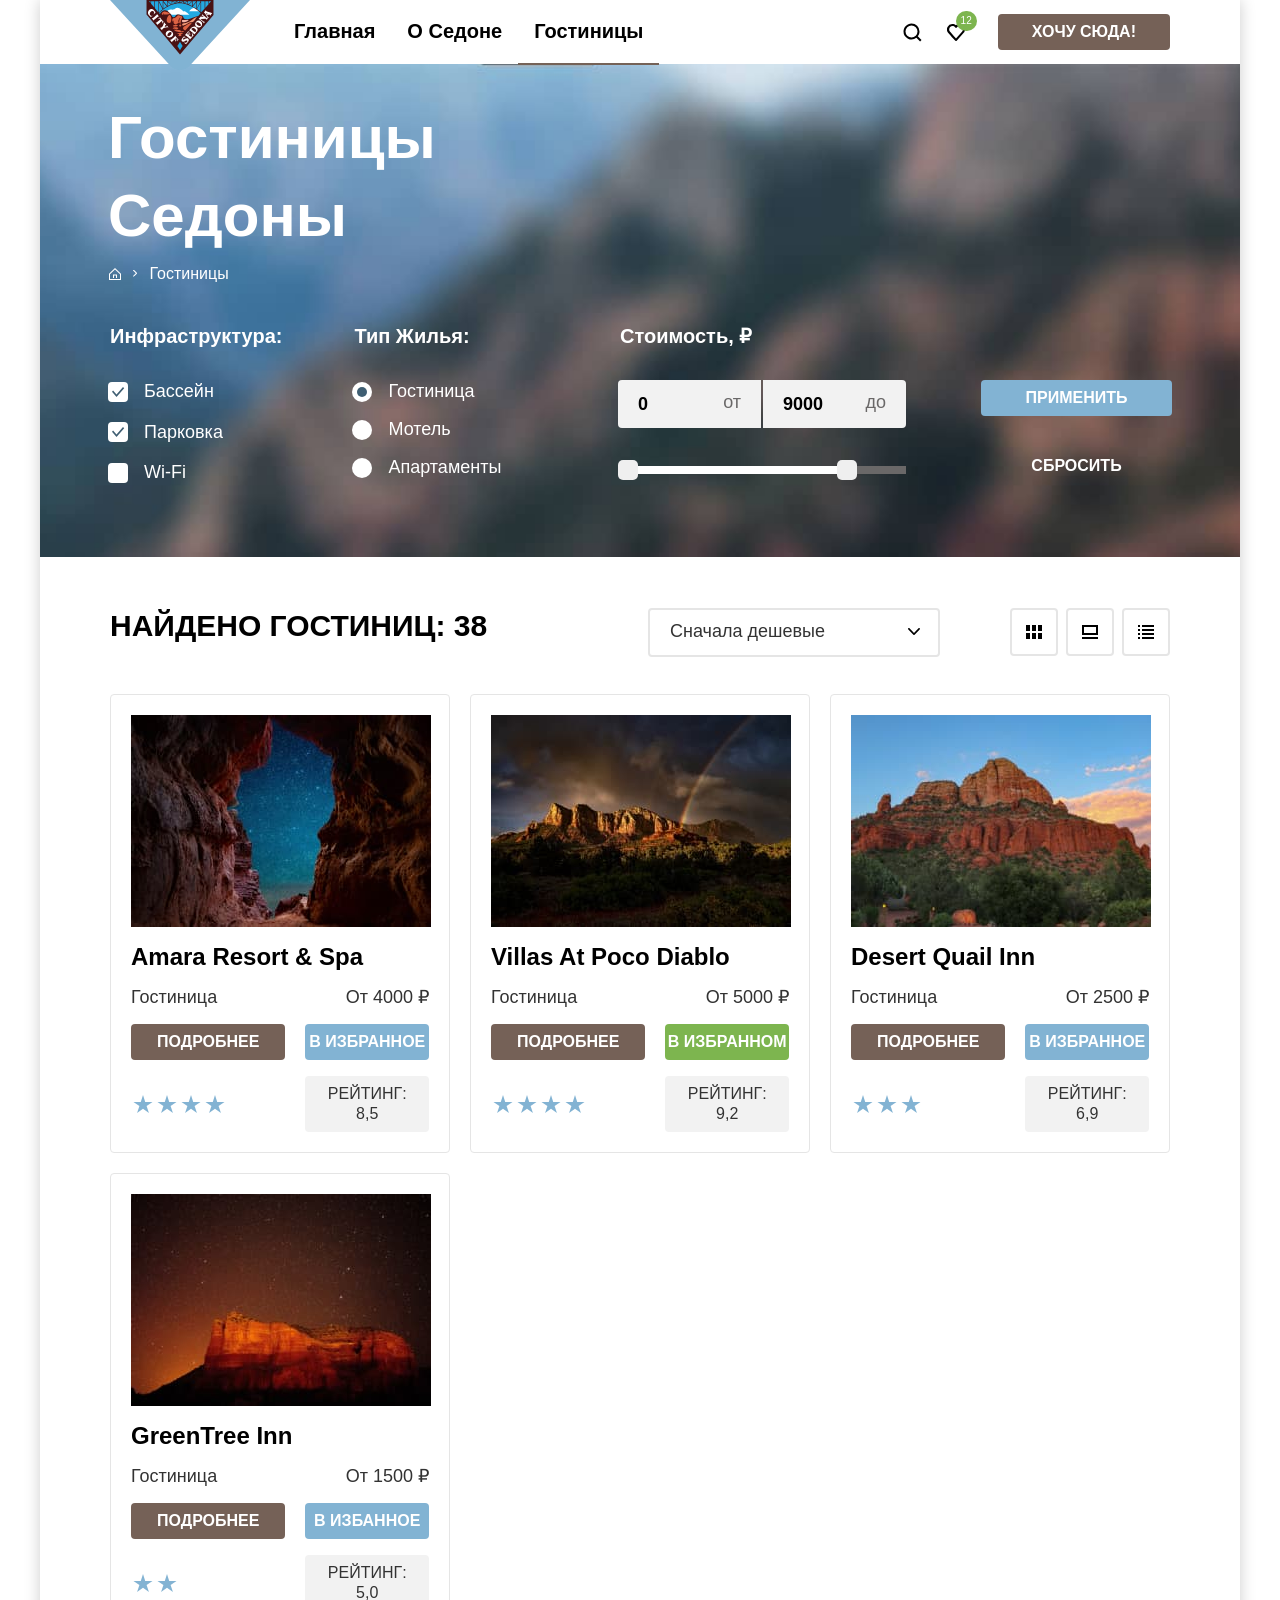
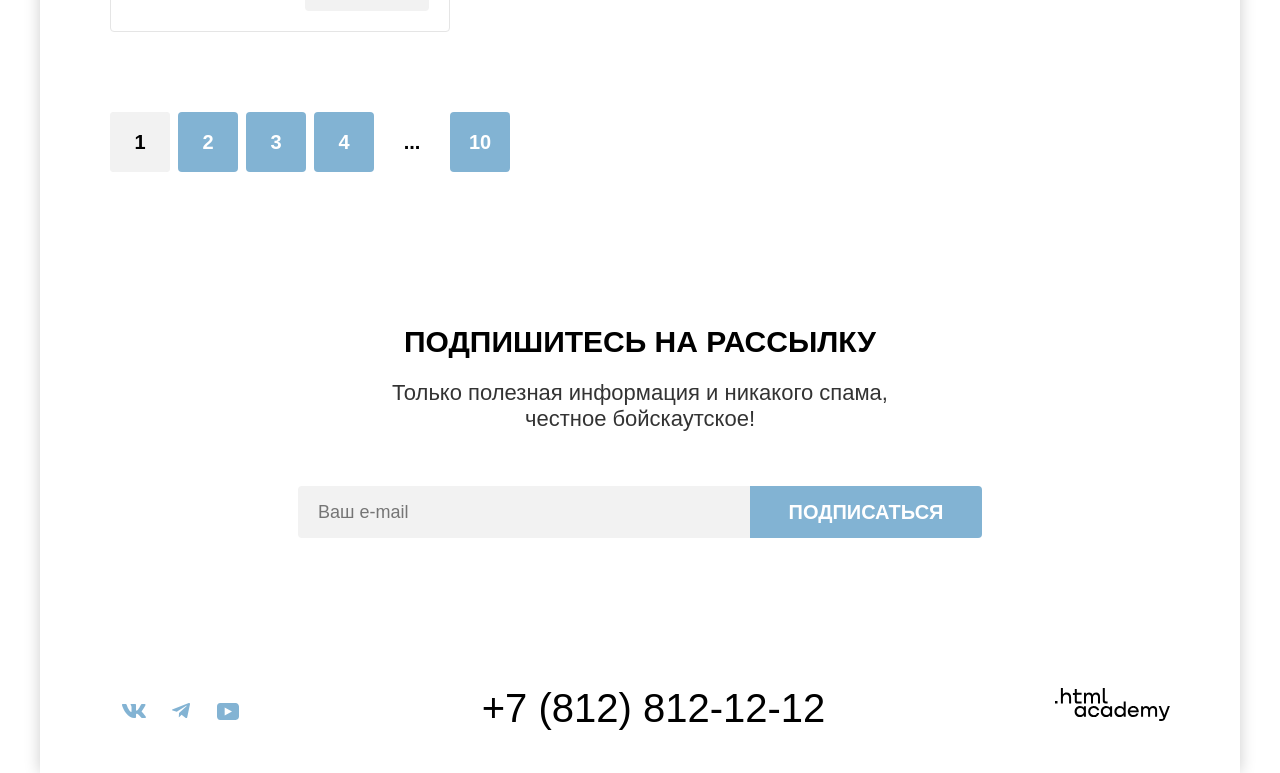
==== commit b87bd851: "Merge pull request #4 from Galina094/master" ====
--- a/catalog.html
+++ b/catalog.html
@@ -12,7 +12,7 @@
     <div class="page-container">
       <header class="page-header">
         <a class="header-logo" href="index.html">
-          <img class="logo" src="images/svg/logo.svg" width="140" height="70" alt="Логотип компании" />
+          <img class="logo" src="images/svg/logo.svg" width="140" height="70" alt="Логотип компании." />
         </a>
         <nav class="navigation">
           <ul class="navigation-list">
@@ -59,81 +59,85 @@
           </nav>
           <h2 class="visually-hidden">Фильтры по каталогу</h2>
           <form class="catalog-filters" action="https://echo.htmlacademy.ru/" method="get">
-            <fieldset class="catalog-filter-group">
-              <legend class="catalog-filter-title">Инфраструктура:</legend>
-              <ul class="catalog-filter-list">
-                <li class="catalog-filter-item">
-                  <label class="controll">
-                    <input class="controll-input" type="checkbox" name="waterpool" checked />Бассейн
-                  </label>
-                </li>
-                <li class="catalog-filter-item">
-                  <label class="controll">
-                    <input class="controll-input" type="checkbox" name="parking" checked />Парковка
-                  </label>
-                </li>
-                <li class="catalog-filter-item">
-                  <label class="controll">
-                    <input class="controll-input" type="checkbox" name="Wi-Fi" />Wi-Fi
-                  </label>
-                </li>
-              </ul>
-            </fieldset>
-            <fieldset class="catalog-filter-group catalog-filter-group-last">
-              <legend class="catalog-filter-title">Тип жилья:</legend>
-              <ul class="catalog-filter-list">
-                <li class="catalog-filter-item">
-                  <label class="controll">
-                    <input class="controll-input radio-input" type="radio" name="infrostructure-group" value="hotel"
-                      checked />Отель
-                  </label>
-                </li>
-                <li class="catalog-filter-item">
-                  <label class="controll">
-                    <input class="controll-input radio-input" type="radio" name="infrostructure-group"
-                      value="motel" />Мотель
-                  </label>
-                </li>
-                <li class="catalog-filter-item">
-                  <label class="controll">
-                    <input class="controll-input radio-input" type="radio" name="infrostructure-group"
-                      value="apartaments" />Апартаменты
-                  </label>
-                </li>
-              </ul>
-            </fieldset>
-            <fieldset class="catalog-filter-group filter-price">
-              <legend class="catalog-filter-title">Стоимость, &#8381;</legend>
-              <div class="filter-price-wrapper">
-
-                <div class="filter-price-wrapper-left">
-                  <label for="start-price" class="visually-hidden">Минимальная цена</label>
-                  <input class="input-price input-price-left" type="number" id="start-price" name="min-price" min="0"  value="0"/>
-                  <span class="input-suffix">от</span>
-                </div>
-
-                <div class="filter-price-wrapper-right">
-                  <label for="end-price" class="visually-hidden">Максимальная цена</label>
-                  <input class="input-price input-price-right" type="number" id="end-price" name="max-price" min="0" value="9000"/>
-                  <span class="input-suffix">до</span>
-                </div>
-
-                <div class="range-scale">
-                  <div class="range-bar" style="left: 0; width: 226px">
-                    <button type="button" class="range-toggle toggle-min">
-                      <span class="visually-hidden">Изменить минимальную цену</span>
-                    </button>
-                    <button type="button" class="range-toggle toggle-max">
-                      <span class="visually-hidden">Изменить максимальную цену</span>
-                    </button>
+            <div class="catalog-filters-left">
+              <fieldset class="catalog-filter-group">
+                <legend class="catalog-filter-title">Инфраструктура:</legend>
+                <ul class="catalog-filter-list">
+                  <li class="catalog-filter-item">
+                    <label class="controll">
+                      <input class="controll-input" type="checkbox" name="waterpool" checked />Бассейн
+                    </label>
+                  </li>
+                  <li class="catalog-filter-item">
+                    <label class="controll">
+                      <input class="controll-input" type="checkbox" name="parking" checked />Парковка
+                    </label>
+                  </li>
+                  <li class="catalog-filter-item">
+                    <label class="controll">
+                      <input class="controll-input" type="checkbox" name="Wi-Fi" />Wi-Fi
+                    </label>
+                  </li>
+                </ul>
+              </fieldset>
+              <fieldset class="catalog-filter-group catalog-filter-group-last">
+                <legend class="catalog-filter-title">Тип жилья:</legend>
+                <ul class="catalog-filter-list">
+                  <li class="catalog-filter-item">
+                    <label class="controll">
+                      <input class="controll-input radio-input" type="radio" name="infrostructure-group" value="hotel"
+                        checked required/>Гостиница
+                    </label>
+                  </li>
+                  <li class="catalog-filter-item">
+                    <label class="controll">
+                      <input class="controll-input radio-input" type="radio" name="infrostructure-group"
+                        value="motel" required/>Мотель
+                    </label>
+                  </li>
+                  <li class="catalog-filter-item">
+                    <label class="controll">
+                      <input class="controll-input radio-input" type="radio" name="infrostructure-group"
+                        value="apartaments" required/>Апартаменты
+                    </label>
+                  </li>
+                </ul>
+              </fieldset>
+            </div>
+            <div class="catalog-filters-right">
+              <div class="catalog-price-fields">
+                <fieldset class="catalog-filter-group filter-price">
+                  <legend class="catalog-filter-title">Стоимость, &#8381;</legend>
+                  <div class="filter-price-wrapper">
+                    <div class="filter-price-wrapper-left">
+                      <label for="start-price" class="visually-hidden">Минимальная цена</label>
+                      <input class="input-price input-price-left" type="number" id="start-price" name="min-price"
+                        min="0" value="0" required/>
+                      <span class="input-suffix">от</span>
+                    </div>
+                    <div class="filter-price-wrapper-right">
+                      <label for="end-price" class="visually-hidden">Максимальная цена</label>
+                      <input class="input-price input-price-right" type="number" id="end-price" name="max-price" min="0"
+                        value="9000" required/>
+                      <span class="input-suffix">до</span>
+                    </div>
+                    <div class="range-scale">
+                      <div class="range-bar" style="left: 0; width: 226px">
+                        <button type="button" class="range-toggle toggle-min">
+                          <span class="visually-hidden">Изменить минимальную цену</span>
+                        </button>
+                        <button type="button" class="range-toggle toggle-max">
+                          <span class="visually-hidden">Изменить максимальную цену</span>
+                        </button>
+                      </div>
+                    </div>
                   </div>
-                </div>
-
+                </fieldset>
               </div>
-            </fieldset>
-            <div class="wrapper-inner-header-button">
-              <button class="inner-header-button submit-button" type="submit">Применить</button>
-              <button class="inner-header-button reset-button " type="reset">Сбросить</button>
+              <div class="wrapper-inner-header-button">
+                <button class="inner-header-button submit-button" type="submit">Применить</button>
+                <button class="inner-header-button reset-button " type="reset">Сбросить</button>
+              </div>
             </div>
           </form>
         </header>
@@ -141,8 +145,8 @@
           <h2 class="select-title">Найдено гостиниц: <span class=" hotels-count"> 38 </span></h2>
           <div class="select-wrapper">
             <select class="select-control" aria-label="Сортировка">
-              <option value="popular">Сначала популярные</option>
-              <option value="chep">Сначала дешевые</option>
+              <option value="popular">Сначала дешевые</option>
+              <option value="chep">Сначала популярные</option>
               <option value="expensive">Сначала дорогие</option>
             </select>
           </div>
@@ -168,7 +172,7 @@
           <li class="hotel-card">
             <a class="hotel-card-link" href="#">
               <img class="hotel-card-image" src="images/hotels/hotel-1.jpg" width="300" height="212"
-                alt="Ущелье с видом на звезды">
+                alt="Ущелье с видом на звезды.">
               <h3 class="hotel-card-title">Amara Resort & Spa</h3>
             </a>
             <span class="hotel-card-type">Гостиница</span>
@@ -183,11 +187,11 @@
           <li class="hotel-card">
             <a class="hotel-card-link" href="#">
               <img class="hotel-card-image" src="images/hotels/hotel-2.jpg" width="300" height="212"
-                alt="Горный пейзаж с радугой на фоне дождевых туч">
+                alt="Горный пейзаж с радугой на фоне дождевых туч.">
               <h3 class="hotel-card-title">Villas at Poco Diablo</h3>
             </a>
             <span class="hotel-card-type advantages-description">Гостиница</span>
-            <span class="hotel-card-type advantages-description">От 5000 &#x20bd;</span>
+            <span class="hotel-card-type hotel-card-price">От 5000 &#x20bd;</span>
             <a class="hotel-card-information" href="#">Подробнее</a>
             <button class="hotel-card-information hotel-link-box-green" type="button">В избранном</button>
             <div class="hotel-stars" data-stars="4" role="img" aria-label="4 звезды">
@@ -198,11 +202,11 @@
           <li class="hotel-card">
             <a class="hotel-card-link" href="#">
               <img class="hotel-card-image" src="images/hotels/hotel-3.jpg" width="300" height="212"
-                alt="Горный пейзаж днем">
+                alt="Горный пейзаж днем.">
               <h3 class="hotel-card-title">Desert Quail Inn</h3>
             </a>
             <span class="hotel-card-type advantages-description">Гостиница</span>
-            <span class="hotel-card-type advantages-description">От 2500 &#x20bd;</span>
+            <span class="hotel-card-type hotel-card-price">От 2500 &#x20bd;</span>
             <a class="hotel-card-information" href="#">Подробнее</a>
             <button class="hotel-card-information hotel-link-box-blue" type="button">В избранное</button>
             <div class="hotel-stars" data-stars="3" role="img" aria-label="3 звезды">
@@ -213,11 +217,11 @@
           <li class="hotel-card">
             <a class="hotel-card-link" href="#">
               <img class="hotel-card-image" src="images/hotels/hotel-4.jpg" width="300" height="212"
-                alt="Горы на фоне звездного ночного неба">
+                alt="Горы на фоне звездного ночного неба.">
               <h3 class="hotel-card-title">GreenTree Inn</h3>
             </a>
             <span class="hotel-card-type advantages-description">Гостиница</span>
-            <span class="hotel-card-type advantages-description">От 1500 &#x20bd;</span>
+            <span class="hotel-card-type hotel-card-price">От 1500 &#x20bd;</span>
             <a class="hotel-card-information" href="#">Подробнее</a>
             <button class="hotel-card-information hotel-link-box-blue" type="button">В избанное</button>
             <div class="hotel-stars" data-stars="2" role="img" aria-label="2 звезды">
@@ -228,7 +232,7 @@
         </ul>
         <ul class="pagination-list">
           <li class="pagination-item pagination-current">
-            <a class="pagination-link pagination-current" aria-current="page">1</a>
+            <a class="pagination-link pagination-current" href="#" aria-current="page">1</a>
           </li>
           <li class="pagination-item">
             <a class="pagination-link" href="#">2</a>
@@ -240,10 +244,7 @@
             <a class="pagination-link" href="#">4</a>
           </li>
           <li class="pagination-item">
-            <a class="pagination-link" href="#">5</a>
-          </li>
-          <li class="pagination-item">
-            <span class="pagination-link">...</span>
+            <span class="pagination-link pagination-dots">...</span>
           </li>
           <li class="pagination-item">
             <a class="pagination-link" href="#">10</a>
@@ -251,8 +252,8 @@
         </ul>
         <section class="subscription subscription-inner">
           <h2 class="lead">Подпишитесь на рассылку</h2>
-          <p class="excerpt">
-            Только полезная информация и никакого спама, честное бойскаутское!
+          <p class="excerpt excerpt-inner-pixel">
+            Только полезная информация и никакого спама,<br>честное бойскаутское!
           </p>
           <form class="subscription-form" action="https://echo.htmlacademy.ru/" method="post">
             <label for="email" class="visually-hidden">Введите ваш e-mail</label>
@@ -283,10 +284,12 @@
             </li>
           </ul>
         </section>
-        <a class="contacts-phone" href="tel:78128121212">
-          <span class="visually-hidden">Номер телефона тур оператора в городке Седона</span>
-          +7 (812) 812-12-12
-        </a>
+        <div class="footer-contacts">
+          <a class="contacts-phone" href="tel:78128121212">
+            <span class="visually-hidden">Номер телефона тур оператора в городке Седона</span>
+            +7 (812) 812-12-12
+          </a>
+        </div>
         <a class="htmlacademy-link" href="https://htmlacademy.ru/intensive/htmlcss">
           <span class="visually-hidden">Логотип разработчика сайта</span>
         </a>
--- a/styles/styles.css
+++ b/styles/styles.css
@@ -125,7 +125,7 @@
   border-radius: 4px;
   min-width: 376px;
   min-height: 52px;
-  font-family: var(--font-family);
+  font-family: var(--font-family), Arial, sans-serif;
   font-weight: 700;
   font-size: 20px;
   line-height: 36px;
@@ -150,6 +150,7 @@
   display: flex;
   flex-wrap: wrap;
   align-items: center;
+  align-content: flex-start;
   font-size: 20px;
   line-height: 22px;
   text-transform: capitalize;
@@ -181,7 +182,7 @@
 .navigation-link::after {
   content: "";
   position: absolute;
-  bottom: 1px;
+  bottom: -3px;
   left: 0;
   background-color: #756257;
   width: 100%;
@@ -196,7 +197,8 @@
 }
 
 .navigation-link:hover::after,
-.navigation-link:focus-visible::after {
+.navigation-link:focus-visible::after,
+.navigation-link[aria-current="page"]::after {
   transform: scaleX(1);
 }
 
@@ -212,12 +214,12 @@
 }
 
 .navigation-user-link-search {
-  background-image: url(../images/svg/search.svg);
+  background-image: url("../images/svg/search.svg");
   background-repeat: no-repeat;
 }
 
 .navigation-user-link-favorite-count {
-  background-image: url(../images/svg/heart.svg);
+  background-image: url("../images/svg/heart.svg");
   background-repeat: no-repeat;
   background-position: center;
   position: relative;
@@ -228,6 +230,11 @@
 .navigation-user-link:focus-visible {
   transform: scale(1.2);
   outline: none;
+}
+
+.navigation-item-button{
+  margin-bottom: 14px;
+  margin-top: 14px;
 }
 
 .button.navigation-button-link {
@@ -300,11 +307,11 @@
 
 .main-lead {
   text-align: center;
-  padding: 69px 270px;
+  padding: 71px 270px;
 }
 
 .main-lead-interes {
-  padding: 95px 300px;
+  padding: 93px 300px 96px 298px;
 }
 
 .lead {
@@ -314,11 +321,14 @@
   text-transform: uppercase;
   margin: 0;
   min-width: 620px;
-  margin-bottom: 25px;
+  margin-bottom: 20px;
 }
 
 .lead-interes {
-  margin-bottom: 20px;
+  margin-bottom: 18px;
+  box-sizing: border-box;
+  display: block;
+  font-family: var(--font-family);
 }
 
 .excerpt {
@@ -327,7 +337,21 @@
   font-size: 22px;
   line-height: 26px;
   color: var(--texts-second);
-  margin-bottom: 54px;
+  margin-bottom: 20px;
+}
+
+.main-lead-pixel{
+  padding-top: 64px;
+  padding-bottom: 64px;
+}
+
+.lead-pixel{
+  margin-bottom: 20px;
+  box-sizing: border-box;
+}
+
+.excerpt-pixel{
+  margin: 0;
 }
 
 .excerpt-interes {
@@ -455,15 +479,16 @@
 }
 
 .services-title-residence::before {
-  content: url(../images/svg/service-residence.svg);
+  content: url("../images/svg/service-residence.svg");
 }
 
 .services-title-food::before {
-  content: url(../images/svg/service-food.svg);
+  content: url("../images/svg/service-food.svg");
 }
 
 .services-title-present::before {
-  content: url(../images/svg/service-present.svg);
+  content: url("../images/svg/service-present.svg");
+  margin-bottom: 25px;
 }
 
 .services-title:hover::before {
@@ -513,7 +538,7 @@
   border-radius: 0 4px 4px 0;
   border: none;
   color: var(--texts-background-deafault);
-  font-family: var(--font-family);
+  font-family: var(--font-family), Arial, sans-serif;
   font-weight: 700;
   font-size: 20px;
   line-height: 36px;
@@ -554,23 +579,23 @@
   outline: none;
 }
 
-.page-footer {
-  display: flex;
-  flex-wrap: wrap;
-  justify-content: space-between;
-  padding: 40px 70px 30px 70px;
-  align-items: center;
+.page-footer{
+  display: grid;
+  grid-template-columns: 142px minmax(0, 1fr) 115px;
+  align-items: start;
   text-align: center;
+  column-gap: 40px;
+  padding: 45px 70px 35px;
+  box-sizing: border-box;
 }
 
 .social-list {
   list-style-type: none;
   display: flex;
   flex-wrap: wrap;
-  max-width: 142px;
-  padding: 0;
-  margin: 0;
-  margin-right: 41px;
+  width: 142px;
+  padding: 0;
+  margin: 0;
 }
 
 .social-link {
@@ -606,17 +631,28 @@
   background: var(--icons-second-active);
 }
 
+.footer-contacts{
+  grid-column: 2;
+  display: flex;
+  flex-direction: column;
+  align-items: center;
+  gap: 10px;
+  min-width: 0;
+}
+
 .contacts-phone {
   font-weight: 400;
   font-size: 40px;
   line-height: 40px;
   color: var(--texts-texts-basic);
-  width: 720px;
+  min-width: 0;
+  max-width: 100%;
   min-height: 50px;
   text-decoration: none;
   transition: transform 0.2s ease,
     color 0.2s ease;
   outline: none;
+  overflow-wrap: break-word;
 }
 
 .contacts-phone:hover,
@@ -635,10 +671,14 @@
   display: block;
   min-width: 115px;
   height: 33px;
-  margin-left: 41px;
   background: var(--texts-texts-basic);
   transition: transform 0.2s ease,
     background 0.2s ease;
+  grid-column: 3;
+}
+
+.footer-social{
+  grid-column:1;
 }
 
 .htmlacademy-link:hover,
@@ -657,9 +697,9 @@
   background-repeat: no-repeat;
   background-size: cover;
   background-position: center;
-  min-height: 412px;
-  margin-bottom: 50px;
-  padding: 35px 70px 70px;
+  min-height: 410px;
+  margin-bottom: 51px;
+  padding: 35px 68px 70px;
   box-sizing: border-box;
 }
 
@@ -729,8 +769,32 @@
 }
 
 .catalog-filters {
-  display: flex;
-  align-items: center;
+  display: grid;
+  grid-template-columns: minmax(0, 1fr) auto;
+  column-gap: 40px;
+  align-items: start;
+}
+
+.catalog-filters-left {
+  display: flex;
+  flex-wrap: wrap;
+  align-items: flex-start;
+  gap: 68px;
+  min-width: 0;
+}
+
+.catalog-filters-right {
+  display: grid;
+  grid-template-columns: 288px 191px;
+  column-gap: 75px;
+  align-items: start;
+}
+
+.catalog-price-fields {
+  display: flex;
+  flex-direction: column;
+  gap: 30px;
+  min-width: 0;
 }
 
 .catalog-filter-list {
@@ -740,6 +804,7 @@
 }
 
 .catalog-filter-title {
+  font-family: var(--font-family);
   font-weight: 700;
   font-size: 20px;
   line-height: 24px;
@@ -749,7 +814,7 @@
 }
 
 .catalog-filter-item {
-  margin-bottom: 16px;
+  margin-bottom: 15px;
 }
 
 .catalog-filter-item:last-child {
@@ -757,23 +822,28 @@
 }
 
 .catalog-filter-group {
+  min-width: 0;
+  margin: 0;
+  padding: 0;
   border: none;
-  margin: 0;
-  padding: 0;
-  margin-right: 70px;
 }
 
 .catalog-filter-group-last {
-  margin-right: 140px;
+  margin-right: 0;
 }
 
 .filter-price {
-  margin-right: 70px;
-  min-width: 288px;
+  width: 288px;
+  min-width: 0;
+  margin: 0;
 }
 
 .wrapper-inner-header-button {
+  display: flex;
+  flex-direction: column;
+  gap: 32px;
   padding-top: 56px;
+  align-self: start;
 }
 
 .inner-header-button {
@@ -785,7 +855,7 @@
   color: var(--texts-background-deafault);
   border-radius: 4px;
   width: 191px;
-  height: 36px;
+  min-height: 36px;
   font-family: inherit;
   background: var(--buttons-second);
   border: none;
@@ -826,15 +896,7 @@
 }
 
 .submit-button {
-  margin-bottom: 32px;
-}
-
-.hotels-showing {
-  display: flex;
-  align-items: center;
-  height: 49px;
-  padding: 0 70px;
-  margin-bottom: 40px;
+  margin-bottom: 0;
 }
 
 .controll {
@@ -937,7 +999,7 @@
   box-sizing: border-box;
   max-width: 143px;
   height: 48px;
-  font-family: var(--font-family);
+  font-family: var(--font-family), Arial, sans-serif;
   font-weight: 700;
   font-size: 18px;
   line-height: 133%;
@@ -947,6 +1009,7 @@
   padding-bottom: 12px;
   border: none;
   background: var(--forms-elements-2);
+  appearance: textfield;
 }
 
 .input-price-left {
@@ -1007,7 +1070,7 @@
 
 .toggle-max {
   top: -10px;
-  right: -6px;
+  right: -5px;
 }
 
 .range-toggle:hover {
@@ -1020,33 +1083,47 @@
   outline-offset: 0;
 }
 
+.hotels-showing {
+  display: grid;
+  grid-template-columns: minmax(0, 1fr) 292px 160px;
+  column-gap: 70px;
+  align-items: start;
+  box-sizing: border-box;
+  min-height: 49px;
+  padding: 0 70px;
+  margin-bottom: 37px;
+}
+
 .select-wrapper {
   position: relative;
+  min-width: 0;
 }
 
 .select-control {
+  width: 100%;
+  min-width: 0;
+  margin: 0;
   border: 2px solid var(--buttons-disabled);
   border-radius: 4px;
-  min-width: 292px;
   height: 49px;
-  font-family: var(--font-family);
+  font-family: var(--font-family), Arial, sans-serif;
   font-weight: 400;
   font-size: 18px;
   line-height: 117%;
   color: var(--texts-second);
-  margin-right: 70px;
-  padding: 11px 20px;
+  padding: 11px 40px 11px 20px;
   appearance: none;
   outline: none;
   cursor: pointer;
   transition: border 0.3s ease,
     color 0.2s ease;
+  background-color: inherit;
+  box-sizing: border-box;
 }
 
 .select-wrapper::after {
   content: "";
   position: absolute;
-  right: 90px;
   top: 50%;
   width: 12px;
   height: 12px;
@@ -1056,6 +1133,8 @@
   background: var(--texts-texts-basic);
   transform: translateY(-50%);
   pointer-events: none;
+  right: 20px;
+  background-color: var(--texts-texts-basic);
 }
 
 .select-control:hover,
@@ -1076,13 +1155,14 @@
   line-height: 36px;
   text-transform: uppercase;
   margin: 0;
-  min-width: 338px;
-  margin-right: 200px;
+  min-width: 0;
+  overflow-wrap: anywhere;
 }
 
 .sort-button-list {
   list-style-type: none;
   display: flex;
+  flex-wrap: wrap;
   gap: 8px;
   padding: 0;
   margin: 0;
@@ -1094,37 +1174,38 @@
   border: 2px solid var(--buttons-disabled);
   border-radius: 4px;
   transition: border 0.3s ease;
+  box-sizing: border-box;
 }
 
 .sort-button {
-  padding: 14px 12px;
-  box-sizing: border-box;
-  width: 48px;
-  height: 48px;
+  padding: 0;
+  box-sizing: border-box;
+  width: 100%;
+  height: 100%;
   display: block;
   background-repeat: no-repeat;
   background-position: center;
 }
 
 .sort-button-cards {
-  background-image: url(../images/svg/icons-cards.svg);
+  background-image: url("../images/svg/icons-cards.svg");
 }
 
 .sort-button-big-labels {
-  background-image: url(../images/svg/icons-large.svg);
+  background-image: url("../images/svg/icons-large.svg");
 }
 
 .sort-button-item-list {
-  background-image: url(../images/svg/icons-list.svg);
+  background-image: url("../images/svg/icons-list.svg");
 }
 
 .sort-button-item:hover,
 .sort-button-item:active {
-  border: 2px solid var(--texts-texts-basic)
+  border-color: var(--texts-texts-basic);
 }
 
 .sort-button-item:focus-within {
-  border: 2px solid var(--buttons-blue-hover);
+  border-color: var(--buttons-blue-hover);
   outline: none;
 }
 
@@ -1186,6 +1267,7 @@
 
 .hotel-card-price {
   margin-left: auto;
+  justify-self: end;
 }
 
 .hotel-card-information {
@@ -1194,7 +1276,7 @@
   border-color: transparent;
   text-decoration: none;
   padding: 8px 26px;
-  font-family: var(--font-family);
+  font-family: var(--font-family), Arial, sans-serif;
   font-weight: 700;
   font-size: 16px;
   line-height: 20px;
@@ -1323,14 +1405,15 @@
 
 .pagination-list {
   list-style-type: none;
-  margin: 0 70px;
+  margin: 40px 70px 56px;
   padding: 0;
   display: flex;
   gap: 8px;
+  flex-wrap: wrap;
 }
 
 .pagination-link {
-  font-family: var(--font-family);
+  font-family: var(--font-family), Arial, sans-serif;
   font-weight: 700;
   font-size: 20px;
   line-height: 36px;
@@ -1341,12 +1424,20 @@
   box-sizing: border-box;
   border-radius: 4px;
   min-width: 60px;
-  height: 60px;
-  background: var(--buttons-second);
+  min-height: 60px;
+  background-color: var(--buttons-second);
   display: flex;
   align-items: center;
   justify-content: center;
   transition: background 0.2s ease;
+}
+
+.pagination-link[href]:active {
+  color: var(--texts-background-small);
+}
+
+.pagination-item {
+  flex-shrink: 0;
 }
 
 .pagination-item:not(:first-child) .pagination-link:hover,
@@ -1368,6 +1459,15 @@
   background: var(--forms-elements-2);
   color: var(--texts-texts-basic);
   border-radius: 4px;
+}
+
+.pagination-dots {
+  background-color: transparent;
+  color: var(--texts-texts-basic);
+}
+
+.excerpt-inner-pixel{
+  margin-bottom: 54px;
 }
 
 .modal-container {
@@ -1449,7 +1549,7 @@
 }
 
 .modal-title {
-  font-family: var(--font-family);
+  font-family: var(--font-family), Arial, sans-serif;
   font-weight: 700;
   font-size: 30px;
   line-height: 120%;
@@ -1504,7 +1604,7 @@
 }
 
 .form-label {
-  font-family: var(--font-family);
+  font-family: var(--font-family), Arial, sans-serif;
   padding: 12px 18px 12px 0;
   font-weight: 700;
   font-size: 20px;
@@ -1526,7 +1626,7 @@
   border: 2px solid transparent;
   border-radius: 4px;
   background-color: var(--forms-elements-2);
-  font-family: var(--font-family);
+  font-family: var(--font-family), Arial, sans-serif;
   font-weight: 700;
   font-size: 18px;
   line-height: 24px;
@@ -1584,7 +1684,7 @@
   margin: 0;
   margin-bottom: 23px;
   padding-left: 14px;
-  font-family: var(--font-family);
+  font-family: var(--font-family), Arial, sans-serif;
   font-weight: 400;
   font-size: 16px;
   line-height: 131%;
@@ -1618,7 +1718,7 @@
   display: flex;
   align-items: center;
   gap: 6px;
-  font-family: var(--font-family);
+  font-family: var(--font-family), Arial, sans-serif;
   font-weight: 700;
   font-size: 20px;
   line-height: 24px;
@@ -1697,7 +1797,7 @@
   border: 0;
   background: transparent;
   appearance: textfield;
-  font-family: var(--font-family);
+  font-family: var(--font-family), Arial, sans-serif;
   font-weight: 700;
   font-size: 18px;
   line-height: 20px;
@@ -1764,7 +1864,7 @@
   border-radius: 10px;
   box-shadow: 0 15px 30px 0 var(--background-basic-2);
   background: var(--texts-second);
-  font-family: var(--font-family);
+  font-family: var(--font-family), Arial, sans-serif;
   font-weight: 400;
   font-size: 16px;
   line-height: 125%;
